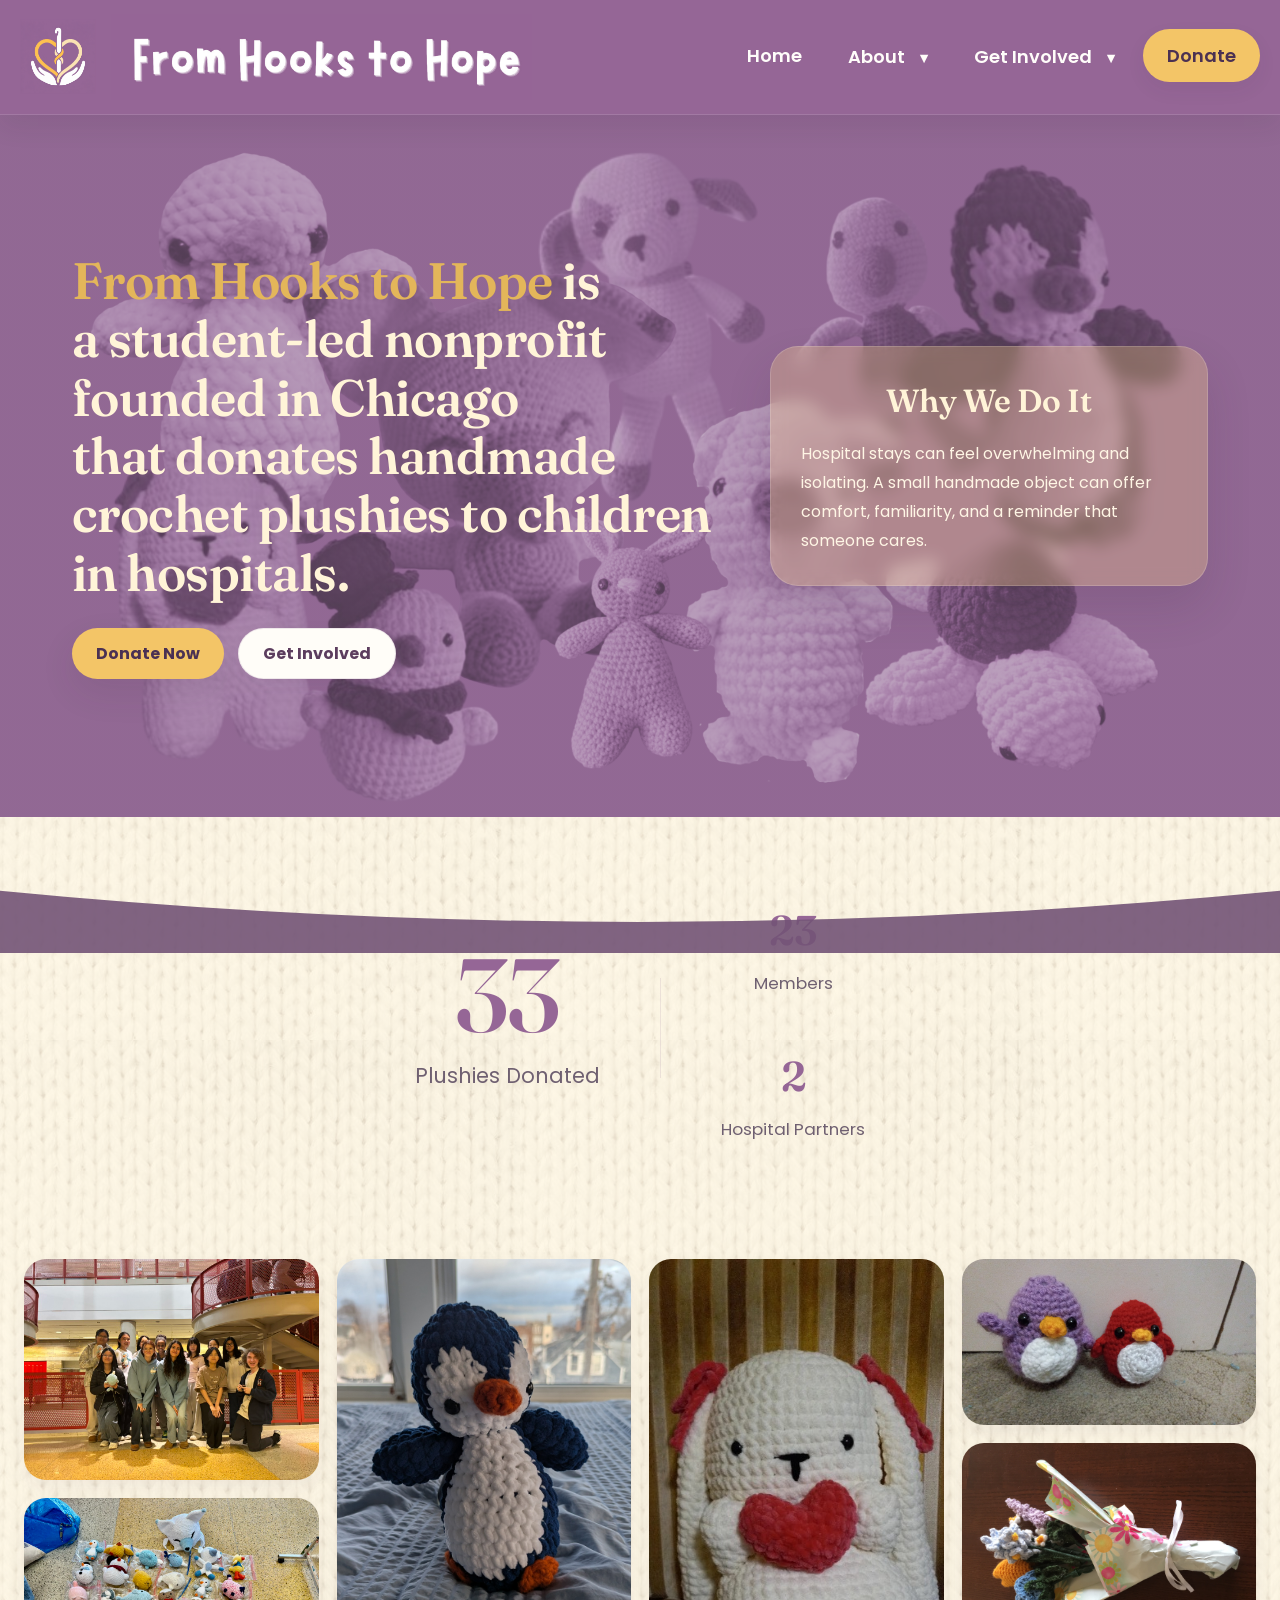
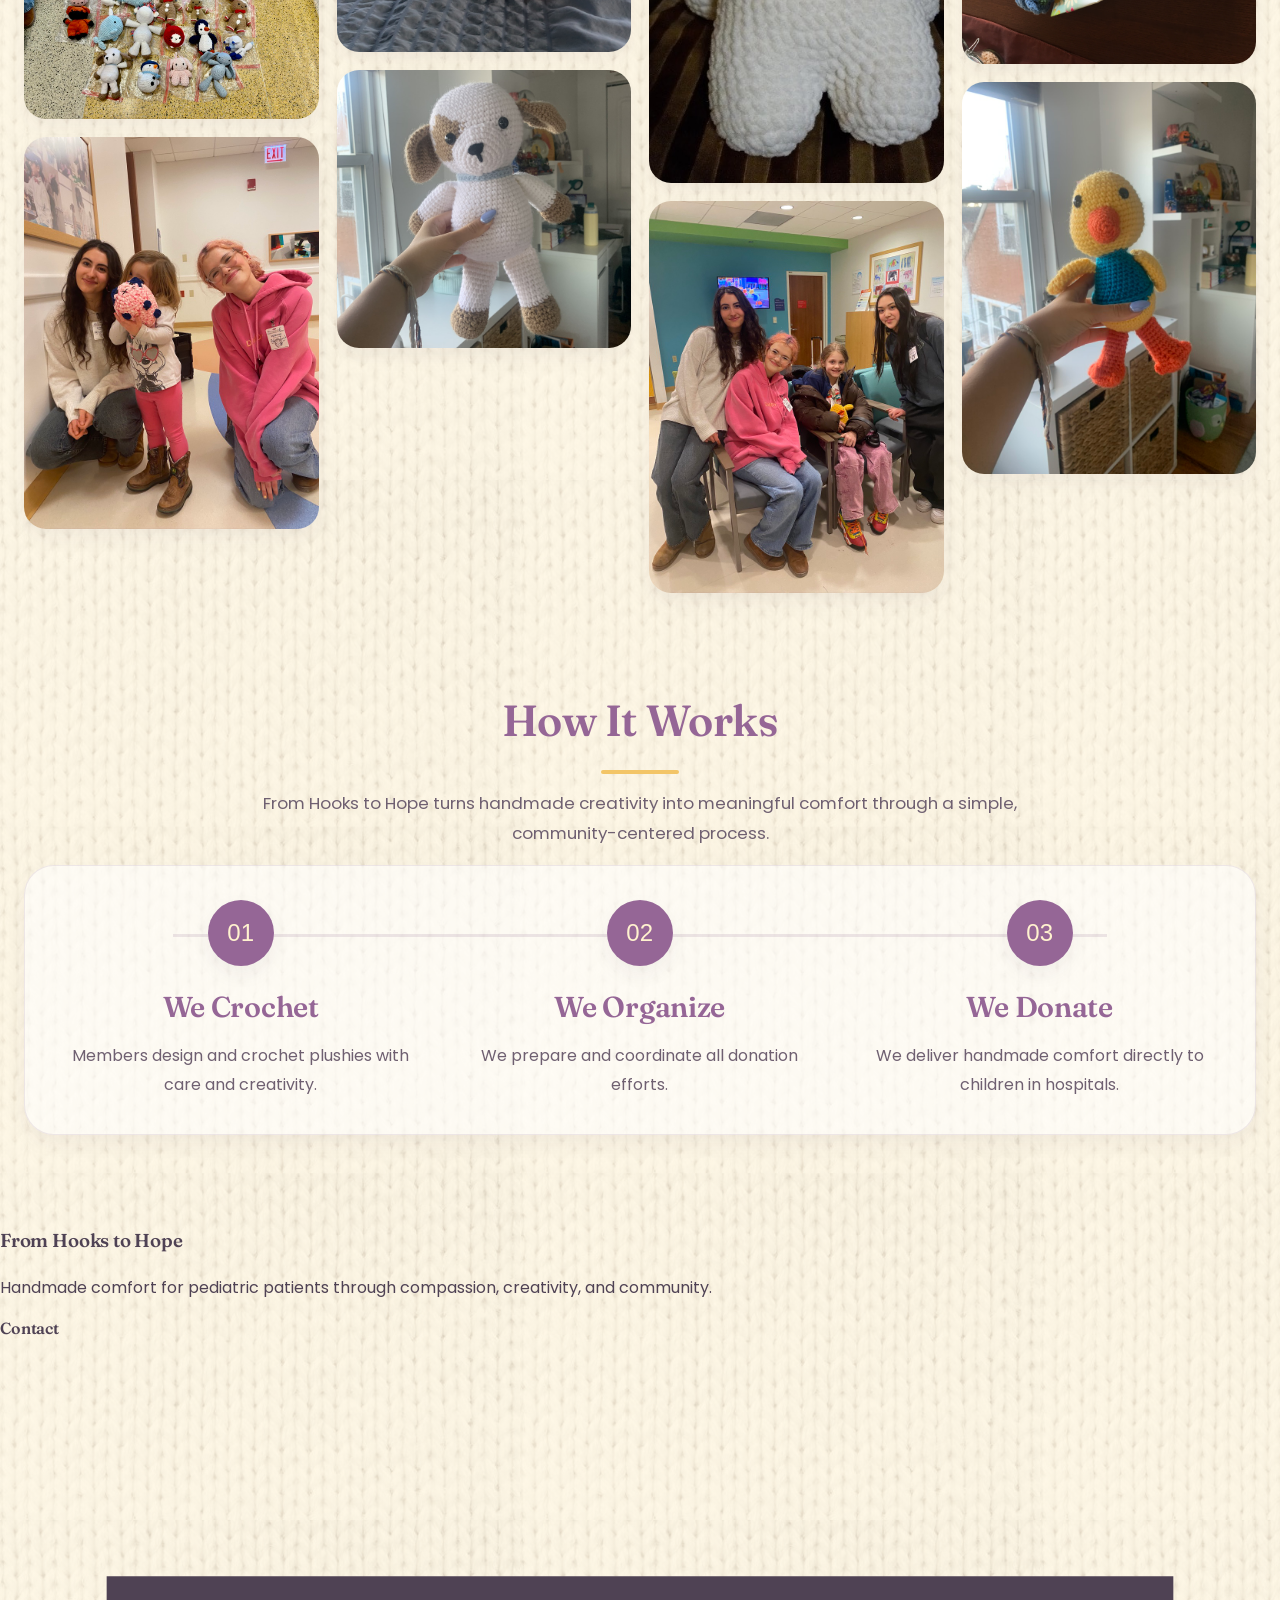
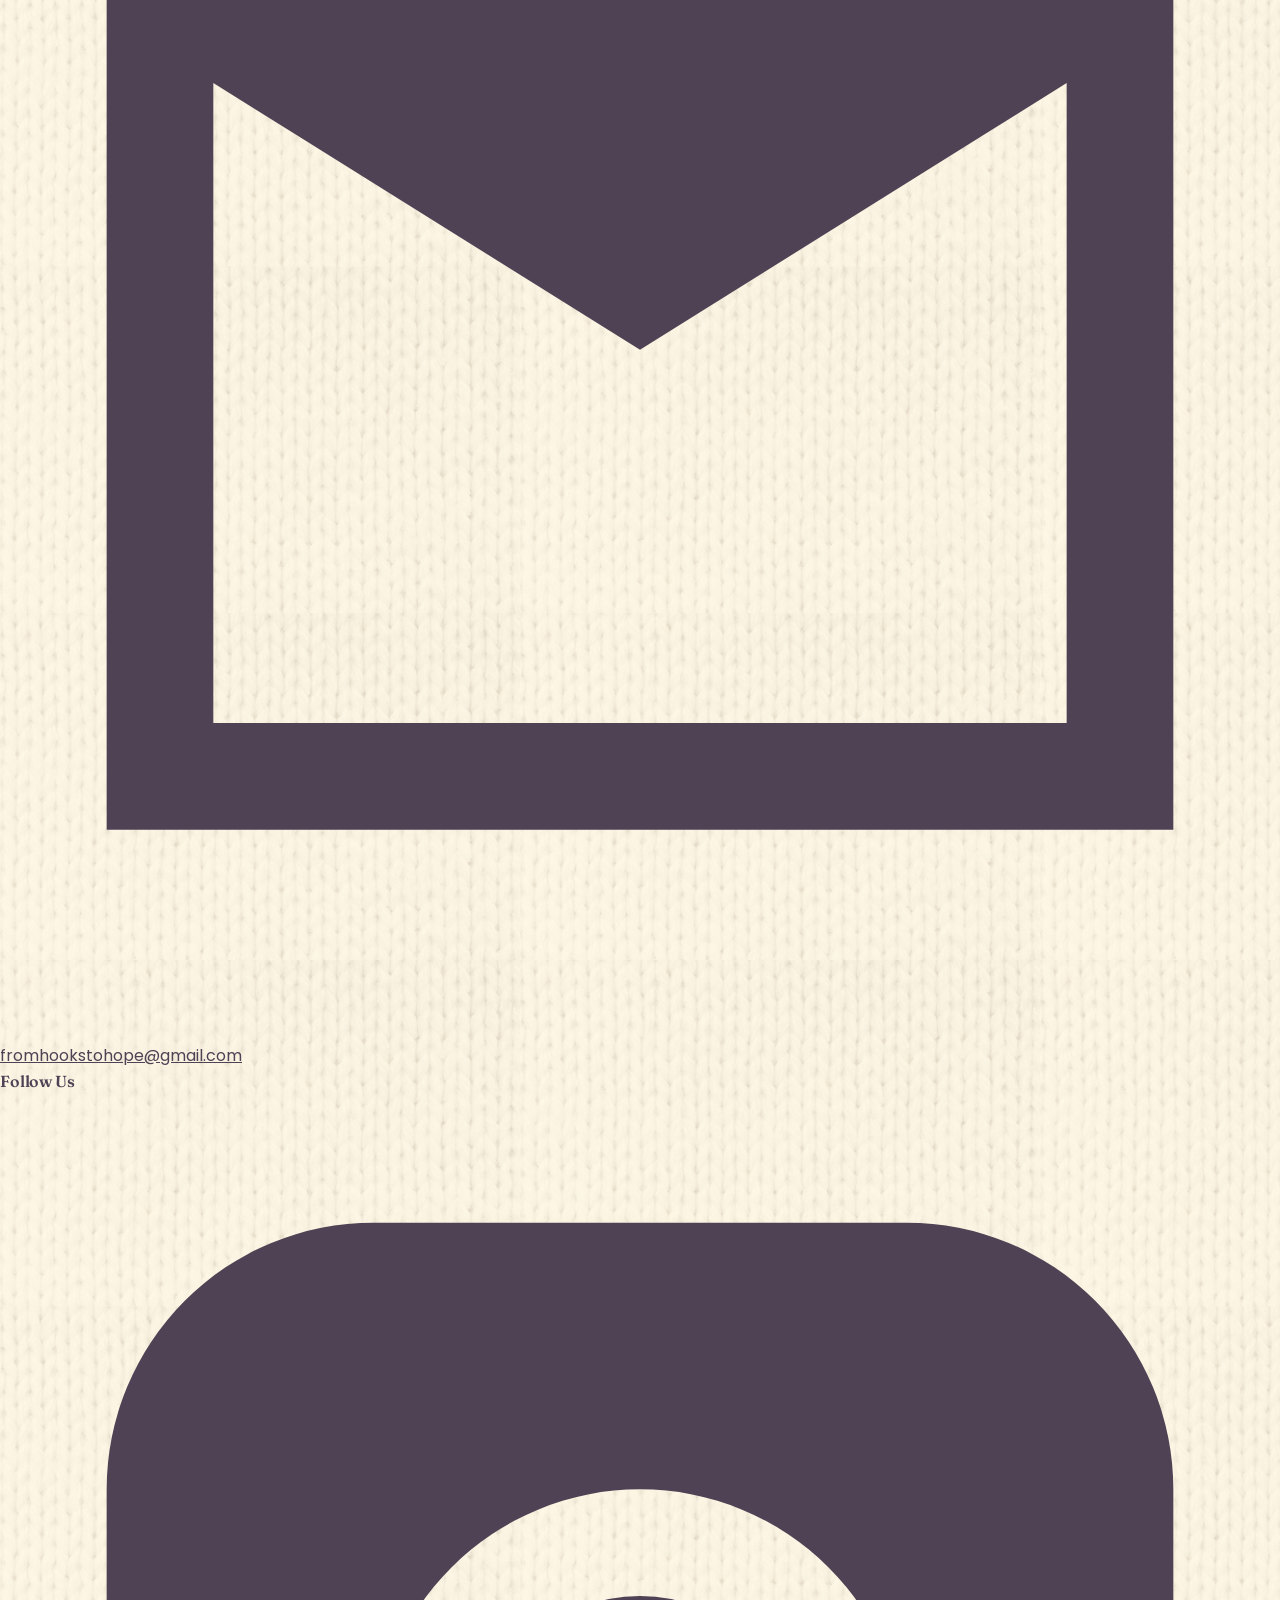
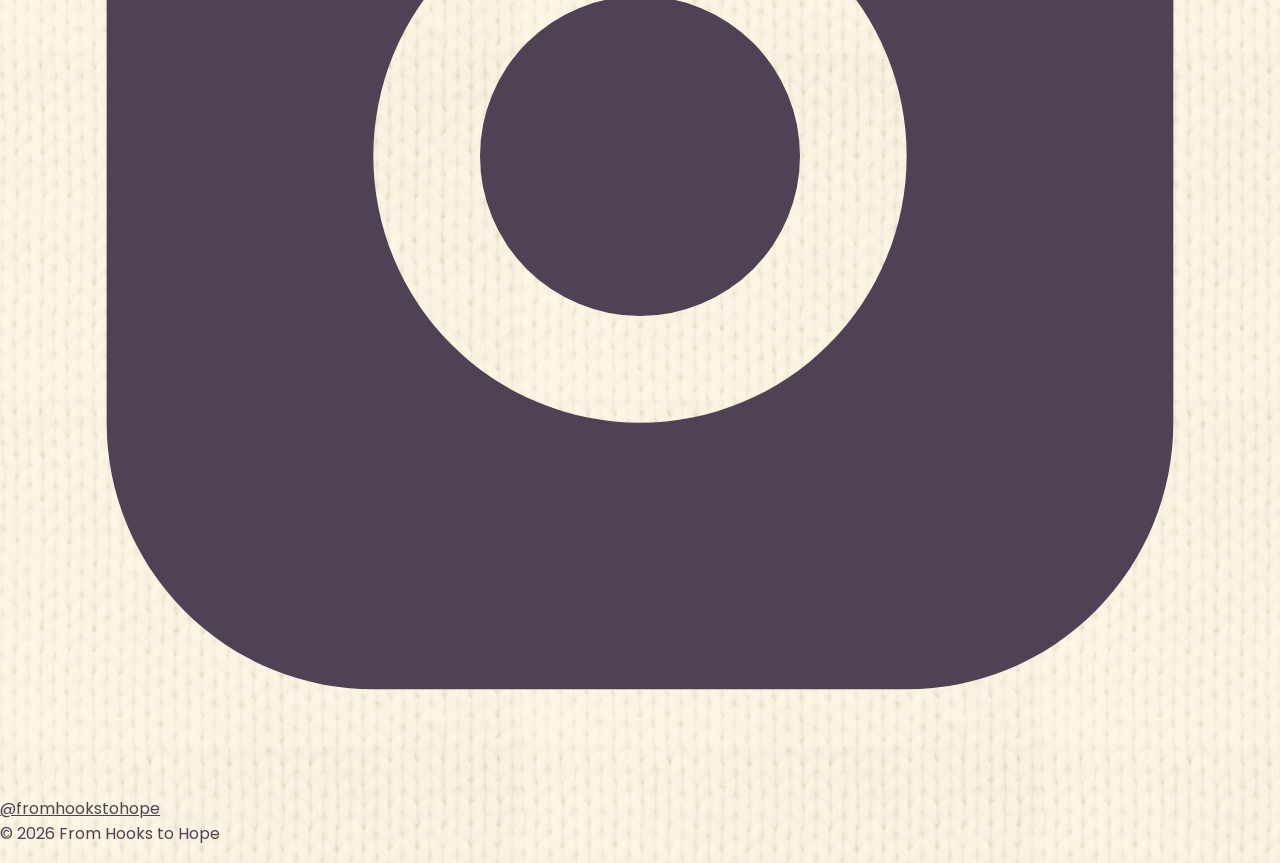
==== index.html @ cb4bfc64 "Update index.html" ====
<!DOCTYPE html>
<html lang="en">

<head>
  <script async src="https://www.googletagmanager.com/gtag/js?id=G-ZLM5SKXDRL"></script>
  <script>
    window.dataLayer = window.dataLayer || [];
    function gtag(){dataLayer.push(arguments);}
    gtag('js', new Date());
    gtag('config', 'G-ZLM5SKXDRL');
  </script>

  <link rel="icon" type="image/png" href="/logo.png">
  <meta charset="UTF-8">
  <meta name="viewport" content="width=device-width, initial-scale=1.0">
  <title>From Hooks to Hope - Home</title>

  <link href="https://fonts.googleapis.com/css2?family=Fraunces:wght@500;600;700&family=Poppins:wght@300;400;500&display=swap" rel="stylesheet">
  <link href="https://api.fontshare.com/v2/css?f[]=clash-display@500,600,700&display=swap" rel="stylesheet">
  <link rel="stylesheet" href="style.css?v=25">
</head>

<body class="home">

  <!-- NAV -->
  <header class="site-header">
    <div class="nav-shell">

      <div class="logo">
      <a href="index.html" aria-label="From Hooks to Hope home">
      <img src="logo.png" alt="From Hooks to Hope Logo" class="logo-icon">
      <img src="logo-text.png" alt="From Hooks to Hope" class="logo-text">
      </a>
</div>

      <button class="menu-toggle" aria-label="Open navigation menu" aria-expanded="false" aria-controls="site-nav">
        <span></span>
        <span></span>
        <span></span>
      </button>

      <nav id="site-nav" class="site-nav" aria-label="Main navigation">
        <ul class="nav-list">

          <li><a href="index.html">Home</a></li>

          <li class="dropdown">
            <button class="dropdown-toggle" aria-expanded="false" type="button">
              About <span class="caret">▾</span>
            </button>
            <ul class="dropdown-content">
              <li><a href="about.html">About Us</a></li>
              <li><a href="ourteam.html">Our Team</a></li>
              <li><a href="impact.html">Impact</a></li>
            </ul>
          </li>

          <li class="dropdown">
            <button class="dropdown-toggle" aria-expanded="false" type="button">
              Get Involved <span class="caret">▾</span>
            </button>
            <ul class="dropdown-content">
              <li><a href="startchapter.html">Start a Chapter</a></li>
              <li><a href="volunteer.html">Volunteer</a></li>
              <li><a href="partner.html">Partner</a></li>
            </ul>
          </li>

          <li><a class="nav-donate" href="support.html">Donate</a></li>

        </ul>
      </nav>

    </div>
  </header>

  <!-- HERO -->
  <section class="hero">
  <div class="hero-text reveal reveal-left">
    <h1>
      <span class="highlight-name">From Hooks to Hope</span> is a student-led nonprofit founded in Chicago<br>
      that donates handmade crochet plushies to children in hospitals.
    </h1>

    <div class="hero-cta">
      <a href="support.html" class="button button-primary">Donate Now</a>
      <a href="volunteer.html" class="button button-secondary">Get Involved</a>
    </div>
  </div>

  <div class="mission reveal reveal-right">
    <h3>Why We Do It</h3>
    <p>
      Hospital stays can feel overwhelming and isolating.
      A small handmade object can offer comfort, familiarity,
      and a reminder that someone cares.
    </p>
  </div>
</section>

  <div class="hero-divider">
    <svg viewBox="0 0 1440 120" preserveAspectRatio="none">
      <path d="M0,50 Q720,120 1440,50 L1440,120 L0,120 Z"></path>
    </svg>
  </div>

    <section class="impact-stats reveal">

  <div class="impact-main">
    <h2>33</h2>
    <p>Plushies Donated</p>
  </div>

  <div class="impact-divider"></div>

  <div class="impact-side">
    <div class="impact-small">
      <h3>23</h3>
      <p>Members</p>
    </div>

    <div class="impact-small">
      <h3>2</h3>
      <p>Hospital Partners</p>
    </div>
  </div>

</section>

   
    <section class="photo-masonry reveal">
      <img src="members.jpg" alt="From Hooks to Hope members together">
      <img src="winterdrive3.jpg" alt="Winter donation drive">
      <img src="withpatients1.jpg" alt="Plushies prepared for pediatric patients">
      <img src="penguin-plush.jpg" alt="Handmade penguin plushie">
      <img src="dogplushie.jpg" alt="Handmade dog plushie">
      <img src="homepage4.jpg" alt="Donation photo">
      <img src="withpatients2.jpg" alt="Hospital donation plushies">
      <img src="homepage6.jpg" alt="Event photo">
      <img src="homepage7.jpg" alt="Crocheted plush donation">
      <img src="homepage8.jpg" alt="Community photo">
    </section>

    <section class="how-it-works reveal">
      <div class="section-heading">
        <h2>How It Works</h2>
        <p>
          From Hooks to Hope turns handmade creativity into meaningful comfort
          through a simple, community-centered process.
        </p>
      </div>

      <div class="process-wrap">
        <div class="process-step reveal reveal-delay-1">
          <div class="process-number">01</div>
          <div class="process-text">
            <h3>We Crochet</h3>
            <p>Members design and crochet plushies with care and creativity.</p>
          </div>
        </div>

        <div class="process-step reveal reveal-delay-2">
          <div class="process-number">02</div>
          <div class="process-text">
            <h3>We Organize</h3>
            <p>We prepare and coordinate all donation efforts.</p>
          </div>
        </div>

        <div class="process-step reveal reveal-delay-3">
          <div class="process-number">03</div>
          <div class="process-text">
            <h3>We Donate</h3>
            <p>We deliver handmade comfort directly to children in hospitals.</p>
          </div>
        </div>
      </div>
    </section>
  </div>

  <!-- FOOTER -->
 
  <footer class="site-footer">
    <div class="footer-content">

      <div class="footer-brand">
        <h3>From Hooks to Hope</h3>
        <p>Handmade comfort for pediatric patients through compassion, creativity, and community.</p>
      </div>

      <div class="footer-links">
  <h4>Contact</h4>
  <a href="mailto:fromhookstohope@gmail.com" class="footer-link">
    <span class="footer-icon">
      <svg viewBox="0 0 24 24" fill="currentColor">
        <path d="M2 4h20v16H2V4zm10 7L4 6v12h16V6l-8 5z"/>
      </svg>
    </span>
    fromhookstohope@gmail.com
  </a>
</div>

<div class="footer-links">
  <h4>Follow Us</h4>
  <a href="https://instagram.com/fromhookstohope" target="_blank" class="footer-link">
    <span class="footer-icon">
      <svg viewBox="0 0 24 24" fill="currentColor">
        <path d="M7 2h10a5 5 0 015 5v10a5 5 0 01-5 5H7a5 5 0 01-5-5V7a5 5 0 015-5zm5 5a5 5 0 100 10 5 5 0 000-10zm6.5-1a1.5 1.5 0 110 3 1.5 1.5 0 010-3zM12 9a3 3 0 110 6 3 3 0 010-6z"/>
      </svg>
    </span>
    @fromhookstohope
  </a>
</div>

    </div>

    <div class="footer-bottom">
      <p>© 2026 From Hooks to Hope</p>
    </div>
  </footer>

  <!-- SCRIPT -->
  <script>
/* NAV */
const menuToggle = document.querySelector('.menu-toggle');
const siteNav = document.querySelector('.site-nav');

if (menuToggle && siteNav) {
  menuToggle.addEventListener('click', () => {
    siteNav.classList.toggle('nav-open');
    const expanded = menuToggle.getAttribute('aria-expanded') === 'true';
    menuToggle.setAttribute('aria-expanded', String(!expanded));
  });
}

/* DROPDOWNS */
const dropdowns = document.querySelectorAll('.dropdown');

dropdowns.forEach((dropdown) => {
  const toggle = dropdown.querySelector('.dropdown-toggle');

  toggle.addEventListener('click', (e) => {
    e.stopPropagation();

    const isOpen = dropdown.classList.contains('open');

    dropdowns.forEach(d => d.classList.remove('open'));

    if (!isOpen) dropdown.classList.add('open');
  });
});

document.addEventListener('click', () => {
  dropdowns.forEach(d => d.classList.remove('open'));
});

/* REVEAL ON SCROLL */
/* REVEAL ON SCROLL */
const revealItems = document.querySelectorAll('.reveal');

const revealObserver = new IntersectionObserver((entries) => {
  entries.forEach(entry => {
    if (entry.isIntersecting) {
      entry.target.classList.add('is-visible');
    }
  });
}, { threshold: 0.2 });

revealItems.forEach(el => revealObserver.observe(el));

/* COUNT-UP STATS (UPDATED FOR NEW STRUCTURE) */
const counters = document.querySelectorAll('.impact-main h2, .impact-small h3');
const statsSection = document.querySelector('.impact-stats');

const runCounters = () => {
  counters.forEach((counter, index) => {
    const target = parseInt(counter.innerText, 10);

    // safety: avoid re-running broken animation
    if (isNaN(target)) return;

    const duration = 1200;
    const startTime = performance.now();

    setTimeout(() => {
      const update = (time) => {
        const progress = Math.min((time - startTime) / duration, 1);
        counter.innerText = Math.floor(progress * target);

        if (progress < 1) {
          requestAnimationFrame(update);
        } else {
          counter.innerText = target;
        }
      };

      requestAnimationFrame(update);
    }, index * 180);
  });
};

const statsObserver = new IntersectionObserver((entries) => {
  entries.forEach(entry => {
    if (entry.isIntersecting) {
      runCounters();
      statsObserver.unobserve(entry.target);
    }
  });
}, {
  threshold: 0.5
});

if (statsSection) {
  statsObserver.observe(statsSection);
}
</script>

</body>
</html>
---- style.css ----
/* =========================
   GLOBAL
========================= */

:root{
  --bg: #fffaf1;
  --bg-soft: #fff6e6;
  --bg-card: rgba(255,255,255,0.72);
  --surface: #ffffff;
  --text: #4f4254;
  --text-soft: #6f6071;
  --purple: #956696;
  --purple-deep: #5c3d5e;
  --purple-soft: #efe4f0;
  --purple-rgb: 149, 102, 150;
  --gold: #f3c567;
  --gold-deep: #e8b651;
  --cream: #fff3d2;
  --line: rgba(143,106,146,0.14);
  --shadow-sm: 0 8px 20px rgba(57, 35, 61, 0.06);
  --shadow-md: 0 14px 34px rgba(57, 35, 61, 0.10);
  --shadow-lg: 0 22px 46px rgba(57, 35, 61, 0.14);
  --radius-sm: 16px;
  --radius-md: 24px;
  --radius-lg: 32px;
  --max: 1240px;
}

html,
body{
  margin:0;
  padding:0;
  width:100%;
  max-width:100%;
  overflow-x:hidden;
  background:var(--bg);
}

body{
  font-family:'Poppins', sans-serif;
  color:var(--text);
  line-height:1.6;

}

*,
*::before,
*::after{
  box-sizing:border-box;
}

img,
svg,
video{
  max-width:100%;
  height:auto;
  display:block;
}

a{
  color:inherit;
}

h1,h2,h3,h4{
  font-family:'Fraunces', serif;
  font-weight:600;
  letter-spacing:-0.01em;
  margin-top:0;
}

p{
  margin-top:0;
}

main,
section,
footer,
header{
  position:relative;
}

.page-shell,
.section-shell{
  width:min(var(--max), calc(100% - 48px));
  margin:0 auto;
}

/* =========================
   SHARED TEXT / BUTTONS
========================= */

.section-kicker{
  display:inline-flex;
  align-items:center;
  gap:10px;
  padding:8px 14px;
  border-radius:999px;
  background:rgba(243,197,103,0.16);
  color:var(--purple-deep);
  font-size:13px;
  font-weight:700;
  letter-spacing:0.04em;
  text-transform:uppercase;
}

.section-heading,
.support-section-heading,
.member-gallery-heading,
.team-heading,
.about-hero-content,
.projects-hero-content{
  text-align:center;
}

.support-section-heading h2{
  color:#ffc560; 
}

.section-heading h2,
.member-gallery-heading h2,
.team-heading h1,
.about-hero h1,
.projects-hero h1{
  font-size:clamp(2rem, 3.4vw, 3.7rem);
  color:var(--purple);
  margin-bottom:14px;
}


.support-section-heading p{
  color:rgba(255,255,255,0.75);
}

.section-heading p,
.team-heading p,
.about-hero p,
.projects-hero p,
.member-gallery-heading p{
  font-size:1.05rem;
  color:var(--text-soft);
  line-height:1.8;
  max-width:760px;
  margin-left:auto;
  margin-right:auto;
}

.section-heading h2::after,
.support-section-heading h2::after,
.team-heading h1::after,
.about-hero h1::after,
.projects-hero h1::after,
.impact-tagline h2::after{
  content:"";
  display:block;
  width:78px;
  height:4px;
  background:var(--gold);
  margin:14px auto 0 auto;
  border-radius:999px;
}

.button,
.chapter-button,
.volunteer-button,
.partner-button,
.team-button,
.member-button,
.member-button-secondary,
.chapter-pdf-link,
.donate-button{
  display:inline-flex;
  align-items:center;
  justify-content:center;
  gap:10px;
  border:none;
  text-decoration:none;
  border-radius:999px;
  padding:15px 24px;
  font-size:16px;
  font-weight:700;
  line-height:1.2;
  transition:
    transform 0.25s ease,
    box-shadow 0.25s ease,
    background 0.25s ease,
    color 0.25s ease,
    border-color 0.25s ease;
  cursor:pointer;
}

.button:hover,
.chapter-button:hover,
.volunteer-button:hover,
.partner-button:hover,
.team-button:hover,
.member-button:hover,
.member-button-secondary:hover,
.chapter-pdf-link:hover,
.donate-button:hover{
  transform:translateY(-2px);
}

.button-primary,
.chapter-button,
.volunteer-button,
.partner-button,
.member-button,
.donate-button{
  background:var(--gold);
  color:#4a3153;
  box-shadow:var(--shadow-md);
}

.button-primary:hover,
.chapter-button:hover,
.volunteer-button:hover,
.partner-button:hover,
.member-button:hover,
.donate-button:hover{
  background:var(--gold-deep);
}

.button-secondary,
.team-button,
.member-button-secondary,
.chapter-pdf-link{
  background:#fffdf8;
  color:var(--purple-deep);
  border:1px solid rgba(143,106,146,0.14);
  box-shadow:var(--shadow-sm);
}

.button-secondary:hover,
.team-button:hover,
.member-button-secondary:hover,
.chapter-pdf-link:hover{
  background:var(--purple-soft);
}

.hcb-button{
  display:inline-flex;
  align-items:center;
  justify-content:center;
  text-align:center;
  white-space:normal;
  line-height:1.3;
}

/* =========================
   HEADER / NAV
========================= */

.site-header{
  position:sticky;
  top:0;
  z-index:3000;
  background: rgba(var(--purple-rgb), 1);
  backdrop-filter:blur(16px);
  -webkit-backdrop-filter:blur(16px);
  border-bottom:1px solid rgba(255,255,255,0.12);
  box-shadow:0 12px 24px rgba(40, 22, 44, 0.08);
}

.nav-shell{
  width:min(var(--max), calc(100% - 40px));
  margin:0 auto;
  display:flex;
  align-items:center;
  justify-content:space-between;
  gap:26px;
  padding:14px 0;
}

.logo{
  display:flex;
  align-items:center;
}

.logo a{
  display:flex;
  flex-direction:row;
  align-items:center;
  gap:14px;
}

.logo img{
  height:86px;
  width:auto;
}

.logo-icon{
  height:96px;
  width:auto;
}

.logo-text{
  height:46px;
  width:auto;
}

.site-nav{
  display:flex;
  align-items:center;
}

.nav-list{
  list-style:none;
  display:flex;
  align-items:center;
  gap:10px;
  margin:0;
  padding:0;
}

.nav-list > li{
  position:relative;
}

.site-nav a,
.dropdown-toggle{
  appearance:none;
  border:none;
  background:none;
  text-decoration:none;
  color:#fffdfa;
  font-family:'Poppins', sans-serif;
  font-size:18px;
  font-weight:600;
  line-height:1;
  padding:14px 18px;
  border-radius:999px;
  cursor:pointer;
  transition:
    background 0.22s ease,
    color 0.22s ease,
    transform 0.22s ease;
}

.site-nav a:hover,
.dropdown-toggle:hover{
  background:rgba(255,255,255,0.11);
  transform:translateY(-1px);
}

.site-nav a:focus-visible,
.dropdown-toggle:focus-visible,
.menu-toggle:focus-visible{
  outline:3px solid rgba(243,197,103,0.95);
  outline-offset:3px;
}

.dropdown-toggle{
  display:flex;
  align-items:center;
  gap:9px;
}

.caret{
  font-size:15px;
  transition:transform 0.22s ease;
  margin-left: 6px;
  color: #fffdfa;
  display: inline-block;
}

.dropdown.open .caret{
  transform:rotate(180deg);
}

.nav-donate{
  background:var(--gold) !important;
  color:#4b3152 !important;
  padding:14px 24px !important;
  box-shadow:var(--shadow-sm);
}

.nav-donate:hover{
  background:var(--gold-deep) !important;
}

.dropdown-content{
  list-style:none;
  position:absolute;
  top:100%;
  left:0;
  min-width:250px;
  margin:10px 0 0 0;
  padding:10px;
  background:rgba(255,251,242,0.98);
  border:1px solid rgba(143,106,146,0.10);
  border-radius:20px;
  box-shadow:var(--shadow-lg);
  opacity:0;
  visibility:hidden;
  transform:translateY(10px);
  transition:
    opacity 0.22s ease,
    visibility 0.22s ease,
    transform 0.22s ease;
  z-index:20;
}

.dropdown.open .dropdown-content{
  opacity:1;
  visibility:visible;
  transform:translateY(0);
}

.dropdown-content li{
  margin:0;
}

.dropdown-content a{
  display:block;
  color:var(--purple-deep);
  font-size:18px;
  font-weight:600;
  line-height:1.3;
  padding:14px 16px;
  border-radius:14px;
}

.dropdown-content a:hover{
  background:rgba(143,106,146,0.08);
  color:#593f60;
  transform:none;
}

.menu-toggle{
  display:none;
  background:none;
  border:none;
  padding:8px;
  cursor:pointer;
}

.menu-toggle span{
  display:block;
  width:30px;
  height:3px;
  margin:5px 0;
  border-radius:999px;
  background:#fffdfa;
}

/* =========================
   REVEAL
========================= */

.reveal{
   opacity: 0;
  transform: translateY(30px);
  transition:
    opacity 0.8s ease,
    transform 0.8s ease;
  will-change:opacity, transform;
}

.reveal.is-visible{
  opacity:1;
  transform:translateY(0);
}

.reveal-left{
  transform:translateX(-36px);
}

.reveal-right{
  transform:translateX(36px);
}

.reveal-left.is-visible,
.reveal-right.is-visible{
  transform:translateX(0);
}

.reveal-delay-1{ transition-delay:0.08s; }
.reveal-delay-2{ transition-delay:0.16s; }
.reveal-delay-3{ transition-delay:0.24s; }

@media (prefers-reduced-motion: reduce){
  .reveal,
  .reveal-left,
  .reveal-right{
    opacity:1;
    transform:none;
    transition:none;
  }
}

/* =========================
   HOME HERO
========================= */

.hero{
  position: relative;
  overflow: visible;
  min-height:78vh;
  display:grid;
  grid-template-columns:1.2fr 0.8fr;
  gap:42px;
  align-items:center;
  padding:96px 72px;
  background:
    linear-gradient(rgba(143,106,146,0.58), rgba(143,106,146,0.58)),
    url("plushies-hero.png");
  background-size:cover;
  background-position:center;
  background-repeat:no-repeat;
}

.hero-text{
  max-width:760px;
}

.hero-text h1{
  font-size:clamp(2.25rem, 4vw, 4.3rem);
  line-height:1.14;
  color:#fff4d8;
  margin:0;
  max-width:720px;
  font-weight:600;
  text-wrap:balance;
}

.mission{
  background:rgba(255,214,129,0.28);
  border:1px solid rgba(255,255,255,0.16);
  box-shadow:var(--shadow-lg);
  padding:28px 30px 30px 30px;
  border-radius:28px;
  backdrop-filter:blur(8px);
  -webkit-backdrop-filter:blur(8px);
}

.mission h3{
  color:#fff4d8;
  text-align:center;
  margin:0 0 14px 0;
  font-size:2rem;
}

.mission p{
  color:#fff6e5;
  line-height:1.8;
  font-size:1rem;
  margin:0;
}

.hero-divider,
.footer-wave{
  line-height:0;
  overflow:hidden;
}

.footer-wave path{
  fill: rgba(149, 102, 150, 1);
}

.hero-divider{
  position: absolute;
  left: 0;
  bottom: 0;
  width: 100%;
  line-height: 0;
  overflow: hidden;
  transform: translateY(50%); 
  z-index: 5;
}
.hero-divider svg{
  display: block;
}

.hero-divider path{
  fill: rgba(115, 84, 118, 0.9);
}

/* =========================
   HOME IMPACT
========================= */

.home-impact{
  position:relative;
  overflow:hidden;
}

.home-impact::before,
.home-impact::after{
  content:"";
  position:absolute;
  width:180px;
  height:180px;
  background:var(--purple-soft);
  border-radius:50%;
  filter:blur(40px);
  opacity:0.5;
}

.home-impact::before{
  left:-60px;
  top:40%;
}

.home-impact::after{
  right:-60px;
  top:20%;
}

.impact-tagline{
  text-align:center;
  margin:26px 0 20px 0;
  padding:0 20px;
}

.impact-tagline h2{
  font-family:'Clash Display', sans-serif;
  font-size:clamp(2rem, 3vw, 3.1rem);
  color:var(--purple);
  margin:0;
}



.stats{
  display:grid;
  grid-template-columns:repeat(3, 1fr);
  gap:40px;
  max-width:900px;
  margin:40px auto 60px auto;
}
.stat{
  text-align:center;
  padding:20px 10px;
}

.stat h3{
  font-size:clamp(3rem, 6vw, 5rem); 
  font-weight:700;
  color:var(--purple);
  margin:0;
}

.stat p{
  margin-top:10px;
  font-size:1.05rem;
  letter-spacing:0.08em;
  text-transform:uppercase;
  color:var(--text-soft);
}

.photo-masonry{
  column-count:4;
  column-gap:18px;
  width:min(var(--max), calc(100% - 48px));
  margin:0 auto 92px auto;
}

.photo-masonry img{
  width:100%;
  margin:0 0 18px 0;
  border-radius:22px;
  break-inside:avoid;
  box-shadow:var(--shadow-sm);
  transition:
    transform 0.32s ease,
    box-shadow 0.32s ease,
    filter 0.32s ease;
}

.photo-masonry img:hover{
  transform:translateY(-4px) scale(1.02);
  box-shadow:var(--shadow-md);
  filter:saturate(1.04);
}

.how-it-works{
  width:min(var(--max), calc(100% - 48px));
  margin:0 auto;
  padding:0 0 92px 0;
  background:transparent;
}

.process-wrap{
  position:relative;
  display:grid;
  grid-template-columns:repeat(3, minmax(0, 1fr));
  gap:24px;
  background:rgba(255,255,255,0.58);
  border:1px solid var(--line);
  border-radius:30px;
  padding:34px 28px;
  box-shadow:var(--shadow-sm);
}

.process-wrap::before{
  content:"";
  position:absolute;
  top:68px;
  left:12%;
  width:76%;
  height:3px;
  background:rgba(143,106,146,0.16);
  z-index:0;
}

.process-step{
  position:relative;
  z-index:1;
  text-align:center;
  padding:0 10px;
}

.process-number{
  width:66px;
  height:66px;
  margin:0 auto 18px auto;
  border-radius:50%;
  background:var(--purple);
  color:#fff2cf;
  display:flex;
  align-items:center;
  justify-content:center;
  font-family:'Clash Display', sans-serif;
  font-size:24px;
  box-shadow:var(--shadow-sm);
}

.process-text h3{
  font-size:1.8rem;
  color:var(--purple);
  margin:0 0 12px 0;
}

.process-text p{
  margin:0;
  color:var(--text-soft);
  line-height:1.8;
}

.network-section{
  width:min(var(--max), calc(100% - 48px));
  margin:0 auto;
  display:grid;
  grid-template-columns:repeat(2, minmax(0, 1fr));
  gap:24px;
  padding:0 0 92px 0;
  background: transparent;
}

.network-column{
  background:rgba(255,255,255,0.64);
  border:1px solid var(--line);
  border-radius:28px;
  padding:34px 30px;
  box-shadow:var(--shadow-sm);
}

.network-column h2{
  font-size:2.1rem;
  color:var(--purple);
  margin:0 0 18px 0;
}

.network-column h2::after{
  content:"";
  display:block;
  width:74px;
  height:4px;
  background:var(--gold);
  margin-top:12px;
  border-radius:999px;
}

.network-list{
  list-style:none;
  margin:0;
  padding:0;
}

.network-list li{
  font-size:1rem;
  line-height:1.8;
  color:var(--text-soft);
  padding:14px 0;
  border-bottom:1px solid var(--line);
}

.network-list li:last-child{
  border-bottom:none;
  padding-bottom:0;
}

/* =========================
   SHARED PAGE HEROES
========================= */

.about-hero,
.projects-hero{
  background:
    linear-gradient(rgba(255,246,224,0.78), rgba(255,246,224,0.78)),
    url("crochet-pattern.png");
  background-size:cover, 520px;
  background-repeat:no-repeat, repeat;
  padding:104px 24px 76px 24px;
  text-align:center;
}

.about-hero-content,
.projects-hero-content{
  max-width:860px;
  margin:0 auto;
}

/* =========================
   ABOUT
========================= */

.about-story{
  background:
    linear-gradient(rgba(255,246,224,0.78), rgba(255,246,224,0.78)),
    url("crochet-pattern.png");
  background-size:cover, 520px;
  background-repeat:no-repeat, repeat;
  padding:24px 24px 96px 24px;
}

.story-timeline{
  position:relative;
  width:min(var(--max), 100%);
  margin:0 auto;
}

.story-timeline::before{
  content:"";
  position:absolute;
  left:50%;
  top:56px;
  bottom:56px;
  width:3px;
  background:rgba(143,106,146,0.22);
  transform:translateX(-50%);
  z-index:0;
}

.story-block{
  position:relative;
  display:grid;
  grid-template-columns:1.08fr 0.92fr;
  gap:54px;
  align-items:center;
  margin:0 auto 74px auto;
  padding-top:18px;
  z-index:1;
}

.story-block.reverse{
  grid-template-columns:0.92fr 1.08fr;
}

.story-block.reverse .story-text{
  order:2;
}

.story-block.reverse .story-image{
  order:1;
}

.story-block::before{
  content:"";
  position:absolute;
  left:50%;
  top:38px;
  width:15px;
  height:15px;
  border-radius:50%;
  background:var(--gold);
  border:4px solid var(--purple);
  transform:translateX(-50%);
  z-index:2;
}

.story-text{
  background:rgba(255,255,255,0.55);
  border:1px solid var(--line);
  border-radius:28px;
  padding:34px;
  box-shadow:var(--shadow-sm);
  backdrop-filter:blur(4px);
  -webkit-backdrop-filter:blur(4px);
}

.story-text h2{
  font-size:2.2rem;
  color:var(--purple);
  margin:0 0 16px 0;
}

.story-text p{
  font-size:1.02rem;
  line-height:1.82;
  color:var(--text);
  margin:0 0 16px 0;
}

.story-text p:last-child{
  margin-bottom:0;
}

.story-image img{
  width:100%;
  height:430px;
  object-fit:cover;
  border-radius:28px;
  box-shadow:var(--shadow-md);
}

.about-closing{
  max-width:900px;
  margin:8px auto 0 auto;
  background:rgba(255,255,255,0.60);
  border:1px solid var(--line);
  border-radius:30px;
  text-align:center;
  padding:42px 34px;
  box-shadow:var(--shadow-sm);
}

.about-closing h2{
  font-size:2.4rem;
  color:var(--purple);
  margin:0 0 16px 0;
}

.about-closing p{
  font-size:1.05rem;
  line-height:1.8;
  color:var(--text-soft);
  margin:0 0 12px 0;
}

.about-closing p:last-child{
  margin-bottom:0;
}

/* =========================
   TEAM
========================= */

.team-page{
  background:
    linear-gradient(rgba(255,246,224,0.78), rgba(255,246,224,0.78)),
    url("crochet-pattern.png");
  background-size:cover, 520px;
  background-repeat:no-repeat, repeat;
  padding:100px 24px 96px 24px;
}

.team-heading{
  max-width:760px;
  margin:0 auto 60px auto;
}

.team-container{
  width:min(var(--max), 100%);
  margin:0 auto;
}

.team-grid{
  display:grid;
  grid-template-columns:repeat(3, minmax(0, 1fr));
  gap:32px;
  align-items:start;
}

.team-card{
  text-align:left;
}

.team-photo-link{
  display:block;
  text-decoration:none;
}

.team-photo-wrap{
  position:relative;
  overflow:hidden;
  border-radius:22px;
  margin-bottom:18px;
  box-shadow:var(--shadow-md);
}

.team-card img{
  width:100%;
  height:430px;
  object-fit:cover;
  transition:transform 0.35s ease;
}

.team-photo-link:hover img{
  transform:scale(1.03);
}

.team-name{
  font-size:2rem;
  color:var(--purple);
  margin:0 0 6px 0;
}

.team-role{
  margin:0;
  color:var(--text-soft);
  font-size:1.05rem;
  line-height:1.6;
}

.team-button-wrap{
  display:flex;
  justify-content:center;
  margin-top:50px;
}

/* =========================
   MEMBER PAGES
========================= */

.member-page{
  padding:82px 24px 92px 24px;
  background:linear-gradient(180deg, #fffdf8 0%, #fff6e8 100%);
}

.member-profile{
  width:min(var(--max), 100%);
  margin:0 auto 64px auto;
  display:grid;
  grid-template-columns:0.92fr 1.08fr;
  gap:42px;
  align-items:start;
}

.member-image img{
  width:100%;
  height:560px;
  object-fit:cover;
  border-radius:30px;
  box-shadow:var(--shadow-lg);
}

.member-content{
  padding-top:8px;
}

.member-label{
  display:inline-block;
  background:rgba(243,197,103,0.18);
  color:var(--purple-deep);
  border-radius:999px;
  font-size:12px;
  font-weight:700;
  letter-spacing:0.06em;
  text-transform:uppercase;
  padding:8px 13px;
  margin-bottom:16px;
}

.member-content h1{
  font-size:clamp(2.5rem, 4vw, 4rem);
  color:var(--purple);
  margin:0 0 8px 0;
}

.member-role{
  font-size:1.25rem;
  color:var(--text-soft);
  margin:0 0 18px 0;
}

.member-divider{
  width:88px;
  height:4px;
  background:var(--gold);
  border-radius:999px;
  margin:0 0 22px 0;
}

.member-bio{
  font-size:1.02rem;
  line-height:1.85;
  color:var(--text);
  margin:0 0 18px 0;
}

.member-detail{
  font-size:1.02rem;
  color:var(--text-soft);
  margin:16px 0 24px 0;
  padding-top:14px;
  border-top:1px solid var(--line);
}

.member-highlight{
  color:var(--purple);
  font-weight:700;
}

.member-buttons{
  display:flex;
  flex-wrap:wrap;
  gap:14px;
  margin-top:26px;
}

.member-gallery-section{
  width:min(var(--max), 100%);
  margin:0 auto;
}

.member-gallery-heading{
  margin-bottom:24px;
}

.member-gallery{
  display:grid;
  grid-template-columns:repeat(3, minmax(0, 1fr));
  gap:18px;
}

.member-gallery img{
  width:100%;
  height:300px;
  object-fit:cover;
  border-radius:22px;
  box-shadow:var(--shadow-sm);
}

/* =========================
   PROJECTS
========================= */

.projects-page{
  background:
    linear-gradient(rgba(255,246,224,0.78), rgba(255,246,224,0.78)),
    url("crochet-pattern.png");
  background-size:cover, 520px;
  background-repeat:no-repeat, repeat;
  padding:30px 24px 96px 24px;
}

.projects-timeline{
  position:relative;
  width:min(var(--max), 100%);
  margin:0 auto;
}

.projects-timeline::before{
  content:"";
  position:absolute;
  left:126px;
  top:0;
  bottom:0;
  width:3px;
  background:rgba(143,106,146,0.24);
}

.project-entry{
  position:relative;
  display:grid;
  grid-template-columns:100px 1fr;
  gap:30px;
  align-items:start;
  margin-bottom:70px;
}

.project-entry::before{
  content:"";
  position:absolute;
  left:119px;
  top:18px;
  width:15px;
  height:15px;
  border-radius:50%;
  background:var(--gold);
  border:4px solid var(--purple);
  z-index:2;
}

.project-year{
  text-align:right;
  font-size:2rem;
  color:var(--purple);
  line-height:1;
  padding-top:8px;
}

.project-card{
  background:rgba(255,255,255,0.58);
  border:1px solid var(--line);
  border-radius:28px;
  padding:34px 30px;
  box-shadow:var(--shadow-sm);
}

.project-card h2{
  font-size:2.2rem;
  color:var(--purple);
  margin:0 0 16px 0;
}

.project-card p{
  font-size:1rem;
  line-height:1.82;
  color:var(--text);
  margin:0 0 22px 0;
}

.project-gallery{
  display:grid;
  grid-template-columns:repeat(2, minmax(0, 1fr));
  gap:18px;
}

.project-gallery img{
  width:100%;
  height:270px;
  object-fit:cover;
  border-radius:22px;
  box-shadow:var(--shadow-sm);
}

/* =========================
   GET INVOLVED PAGES
========================= */

.chapter-page,
.volunteer-page,
.partner-page{
  background:
    linear-gradient(rgba(143,106,146,0.82), rgba(143,106,146,0.82)),
    url("crochet-pattern.png");
  background-size:cover, 520px;
  background-repeat:no-repeat, repeat;
  padding:88px 24px 96px 24px;
}

.chapter-section,
.volunteer-section,
.partner-section{
  width:min(var(--max), 100%);
  margin:0 auto;
  display:grid;
  grid-template-columns:1.1fr 0.9fr;
  gap:42px;
  align-items:center;
  min-height:70vh;
}

.chapter-left,
.volunteer-left,
.partner-left{
  color:#fff7eb;
}

.chapter-left h1,
.volunteer-left h1,
.partner-left h1{
  font-size:clamp(2.5rem, 4.4vw, 4.3rem);
  line-height:1.08;
  color:#ffe8b6;
  margin:0 0 16px 0;
}

.chapter-divider,
.volunteer-divider,
.partner-divider,
.support-divider{
  width:88px;
  height:4px;
  background:var(--gold);
  border-radius:999px;
  margin:0 0 26px 0;
}

.chapter-intro,
.volunteer-intro,
.partner-intro{
  font-size:1.05rem;
  line-height:1.9;
  color:#fff5df;
  max-width:720px;
  margin:0 0 28px 0;
}

.chapter-info-card,
.volunteer-info-card,
.partner-info-card,
.support-info-card{
  background:rgba(255,255,255,0.12);
  border:1px solid rgba(243,197,103,0.20);
  border-radius:28px;
  padding:30px;
  box-shadow:var(--shadow-md);
  backdrop-filter:blur(8px);
  -webkit-backdrop-filter:blur(8px);
}

.chapter-info-card h2,
.volunteer-info-card h2,
.partner-info-card h2,
.support-info-card h3{
  color:#ffe7b4;
  font-size:2rem;
  margin:0 0 16px 0;
}

.chapter-info-card p,
.volunteer-info-card p,
.partner-info-card p,
.support-info-card p{
  color:#fff8ec;
  line-height:1.84;
  margin:0 0 16px 0;
}

.chapter-info-card p:last-child,
.volunteer-info-card p:last-child,
.partner-info-card p:last-child,
.support-info-card p:last-child{
  margin-bottom:0;
}

.chapter-right,
.volunteer-right,
.partner-right{
  display:flex;
  justify-content:center;
}

.chapter-cta-card,
.volunteer-cta-card,
.partner-cta-card,
.support-cta-card{
  width:100%;
  max-width:440px;
  background:rgba(255,248,234,0.14);
  border:1px solid rgba(243,197,103,0.22);
  border-radius:32px;
  padding:40px 32px;
  text-align:center;
  box-shadow:var(--shadow-lg);
  backdrop-filter:blur(10px);
  -webkit-backdrop-filter:blur(10px);
}

.chapter-cta-card h2,
.volunteer-cta-card h2,
.partner-cta-card h2,
.support-cta-card h2{
  font-size:2.35rem;
  color:#ffe7b4;
  margin:0 0 16px 0;
}

.chapter-cta-card p,
.volunteer-cta-card p,
.partner-cta-card p,
.support-cta-card p{
  color:#fff8ee;
  line-height:1.82;
  margin:0 0 24px 0;
}

.chapter-note,
.volunteer-note,
.partner-note{
  margin:0;
  color:#fff0cc;
  font-size:0.95rem;
}

.chapter-pdf{
  text-align:center;
  margin:0 0 18px 0;
}

.chapter-pdf-text{
  color:#fff4d8;
  font-size:15px;
  margin:0 0 10px 0;
}

/* =========================
   SUPPORT
========================= */

@media screen and (max-width: 1024px){

  .hero{
    grid-template-columns:1fr;
    gap:28px;
    padding:72px 28px 60px 28px; /* tighter bottom fixes divider spacing */
    min-height:auto;
  }

  .stats,
  .network-section,
  .support-hero-grid,
  .chapter-section,
  .volunteer-section,
  .partner-section,
  .member-profile{
    grid-template-columns:1fr;
  }

  .team-grid{
    grid-template-columns:repeat(2, minmax(0, 1fr));
  }

  .story-block,
  .story-block.reverse{
    grid-template-columns:1fr;
    gap:24px;
  }

  .story-block.reverse .story-text,
  .story-block.reverse .story-image{
    order:initial;
  }

  .story-timeline::before,
  .story-block::before{
    display:none;
  }

  .sponsor-grid{
    grid-template-columns:1fr;
  }

  .project-gallery{
    grid-template-columns:1fr 1fr;
  }

  .footer-content{
    grid-template-columns:1fr 1fr;
  }
}

/* =========================
   TABLET / MOBILE NAV FIXES
========================= */

@media screen and (max-width: 768px){

  .nav-shell{
    width:calc(100% - 24px);
    padding:10px 0;
    display:grid;
    grid-template-columns:auto 1fr auto;
    align-items:center;
    gap:10px;
  }

  /* FIX: prevent logo + hamburger overlap */
  .logo img{
    height:60px;
    max-width:160px;
  }

  .menu-toggle{
    display:block;
    justify-self:end;
    z-index:1002;
    margin-left:auto;
  }

  .site-nav{
    grid-column:1 / -1;
    display:none;
    width:100%;
  }

  .site-nav.nav-open{
    display:block;
  }

  .nav-list{
    flex-direction:column;
    align-items:stretch;
    gap:12px;
    padding-top:10px;
  }

  .nav-list > li{
    width:100%;
    margin:0;
  }

  .nav-list > li + li{
    margin-top:2px;
  }

  .site-nav a,
  .dropdown-toggle{
    display:flex;
    width:100%;
    justify-content:space-between;
    align-items:center;
    text-align:left;
    padding:13px 16px;
    border-radius:18px;
    background:rgba(255,255,255,0.08);
    font-size:16px;
    line-height:1.2;
  }

  .dropdown-content{
    position:static;
    min-width:100%;
    margin-top:10px;
    padding:8px;
    border-radius:16px;
    box-shadow:none;
    background:rgba(255,255,255,0.08);
    border:1px solid rgba(255,255,255,0.10);
    opacity:1;
    visibility:visible;
    transform:none;
    display:none;
  }

  .dropdown.open .dropdown-content{
    display:block;
  }

  .dropdown-content a{
    color:#fffdf8;
    background:rgba(255,255,255,0.06);
    font-size:16px;
    padding:12px 14px;
  }

  .nav-donate{
    display:block;
    width:100%;
    text-align:center !important;
    margin-top:4px;
  }

  /* HERO FIX */
  .hero{
    padding:46px 20px 50px 20px;
  }

  .hero-text h1{
    font-size:2rem;
    line-height:1.18;
  }

  .mission{
    padding:20px;
  }

  /* FIX: keeps divider from floating too low/high */
  .hero-divider{
    bottom:0;
  }

  .hero-divider svg{
    height:60px;
  }

  /* TEXT */
  .impact-tagline h2,
  .section-heading h2,
  .support-section-heading h2,
  .member-gallery-heading h2{
    font-size:2rem;
  }

  .stats{
    width:calc(100% - 24px);
    grid-template-columns:1fr;
  }

  .photo-masonry{
    column-count:2;
    width:calc(100% - 24px);
    margin-bottom:72px;
  }

  .how-it-works,
  .network-section{
    width:calc(100% - 24px);
  }

  .process-wrap{
    grid-template-columns:1fr;
    padding:20px 16px;
  }

  .process-wrap::before{
    display:none;
  }

  .process-step{
    text-align:left;
    padding:0;
  }

  .process-number{
    margin:0 0 12px 0;
  }

  /* PAGE PADDING */
  .about-hero,
  .projects-hero,
  .team-page,
  .about-story,
  .projects-page,
  .chapter-page,
  .volunteer-page,
  .partner-page,
  .support-page,
  .member-page{
    padding-left:16px;
    padding-right:16px;
  }

  /* CARDS */
  .story-text,
  .about-closing,
  .project-card,
  .chapter-info-card,
  .volunteer-info-card,
  .partner-info-card,
  .support-info-card,
  .support-option-card,
  .chapter-cta-card,
  .volunteer-cta-card,
  .partner-cta-card,
  .support-cta-card,
  .network-column,
  .sponsor-box{
    padding:20px 16px;
    border-radius:22px;
  }

  /* FIX: images disappearing issue */
  .story-image img,
  .team-card img,
  .member-image img,
  .member-gallery img,
  .project-gallery img{
    width:100%;
    height:auto;
    max-height:360px;
    object-fit:cover;
  }

  .team-grid,
  .member-gallery,
  .support-options-grid,
  .project-gallery{
    grid-template-columns:1fr;
  }

  .member-content h1{
    font-size:2.5rem;
  }

  .projects-timeline::before{
    left:18px;
  }

  .project-entry{
    grid-template-columns:1fr;
    gap:14px;
    padding-left:40px;
    margin-bottom:40px;
  }

  .project-entry::before{
    left:11px;
    top:10px;
  }

  .project-year{
    text-align:left;
    font-size:1.7rem;
    padding-top:0;
  }

  .support-quick-donate,
  .member-buttons{
    flex-direction:column;
    align-items:stretch;
  }

  .chapter-button,
  .volunteer-button,
  .partner-button,
  .team-button,
  .member-button,
  .member-button-secondary,
  .chapter-pdf-link,
  .donate-button{
    width:100%;
    max-width:100%;
  }

  .footer-content{
    grid-template-columns:1fr;
    gap:22px;
  }

   .footer-content{
    display: grid;
    grid-template-columns: 1fr;
    gap: 22px;
    text-align: center;
  }

  .footer-links{
    display: flex;
    flex-direction: column;
    align-items: center;
  }

  .footer-link{
    justify-content: center;
    width: 100%;
    max-width: 320px;
  }
}

/* =========================
   SMALL PHONES
========================= */

@media screen and (max-width: 480px){

  .hero{
    padding:38px 16px 46px 16px;
  }

  .hero-text h1{
    font-size:1.8rem;
  }

  .photo-masonry{
    column-count:1;
    width:calc(100% - 20px);
  }

  .stat h3{
    font-size:2.4rem;
  }

  .about-hero h1,
  .projects-hero h1,
  .support-hero h1,
  .chapter-left h1,
  .volunteer-left h1,
  .partner-left h1{
    font-size:2.2rem;
  }

  .team-card img,
  .member-image img,
  .member-gallery img,
  .project-gallery img{
    height:auto;
  }

  .story-text h2,
  .project-card h2,
  .network-column h2,
  .support-left h2,
  .chapter-info-card h2,
  .volunteer-info-card h2,
  .partner-info-card h2,
  .support-info-card h3,
  .sponsor-box h2{
    font-size:1.8rem;
  }
}

.highlight-name{
  color:#e3b65a;
  font-weight:600;
}

.impact-page{
  position: relative;
   background:
    linear-gradient(rgba(255,246,224,0.78), rgba(255,246,224,0.78)),
    url("crochet-pattern.png");
  background-size: cover, 520px;
  background-repeat: no-repeat, repeat;
  background-attachment: scroll;
}

.impact-page > *{
  position: relative;
  z-index: 1;
}

.site-header{
  z-index: 9999;
  position: sticky;
}

.impact-page .home-impact{
  background: transparent;
}

.hero-cta{
  display:flex;
  gap:14px;
  margin-top:26px;
  flex-wrap:wrap;
}

.impact-stats{
  display:flex;
  align-items:center;
  justify-content:center;
  gap:60px;
  width:min(var(--max), calc(100% - 48px));
  margin:80px auto 100px auto;
  text-align:center;
}

/* BIG STAT */
.impact-main h2{
  font-size:6.5rem;
  color:var(--purple);
  margin:0;
  line-height:1;
}

.impact-main p{
  margin-top:12px;
  font-size:1.3rem;
  color:var(--text-soft);
}

/* DIVIDER */
.impact-divider{
  width:1px;
  height:100px;
  background:var(--line);
}

/* SIDE STATS */
.impact-side{
  display:flex;
  flex-direction:column;
  gap:30px;
}

.impact-small h3{
  font-size:2.6rem;
  color:var(--purple);
  margin:0;
}

.impact-small p{
  margin-top:6px;
  font-size:1.05rem;
  color:var(--text-soft);
}

body.home{
  background:
    linear-gradient(rgba(255,246,224,0.78), rgba(255,246,224,0.78)),
    url("crochet-pattern.png");
  background-size: cover, 520px;
  background-repeat: no-repeat, repeat;
}
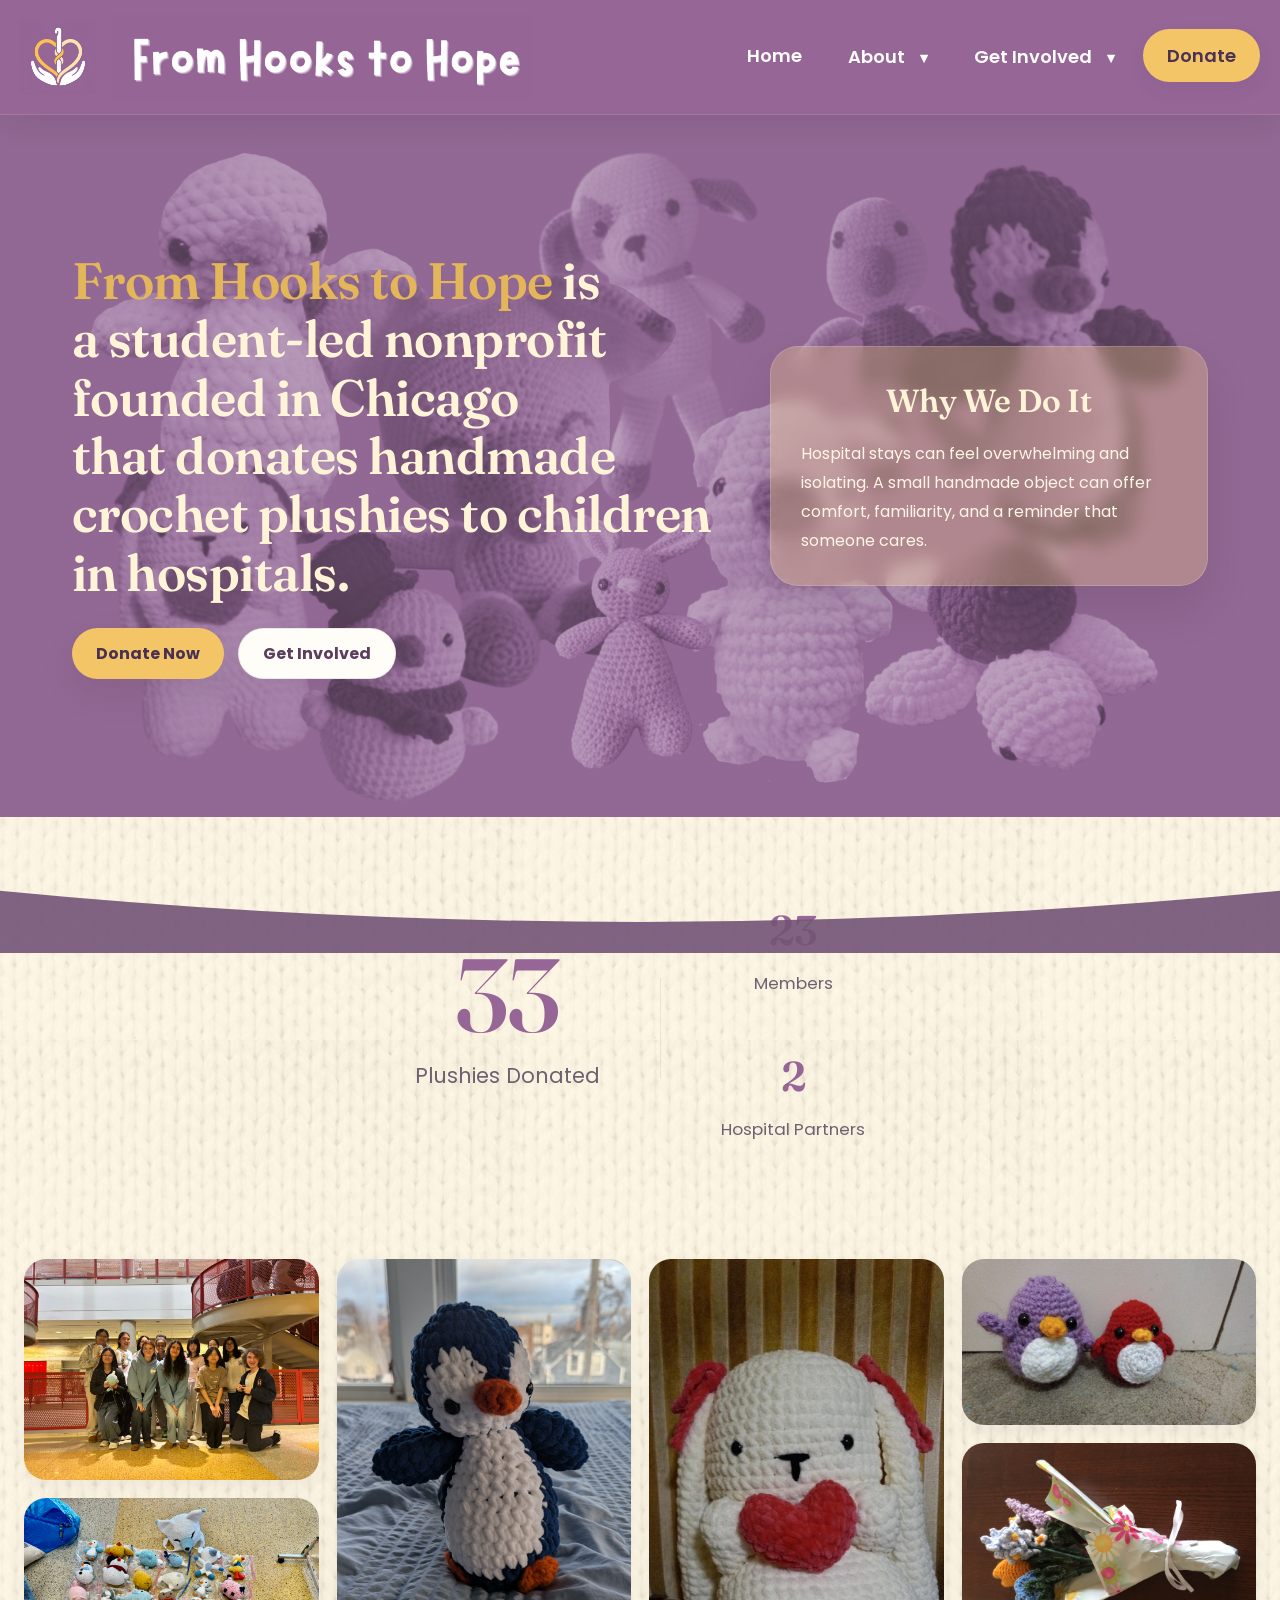
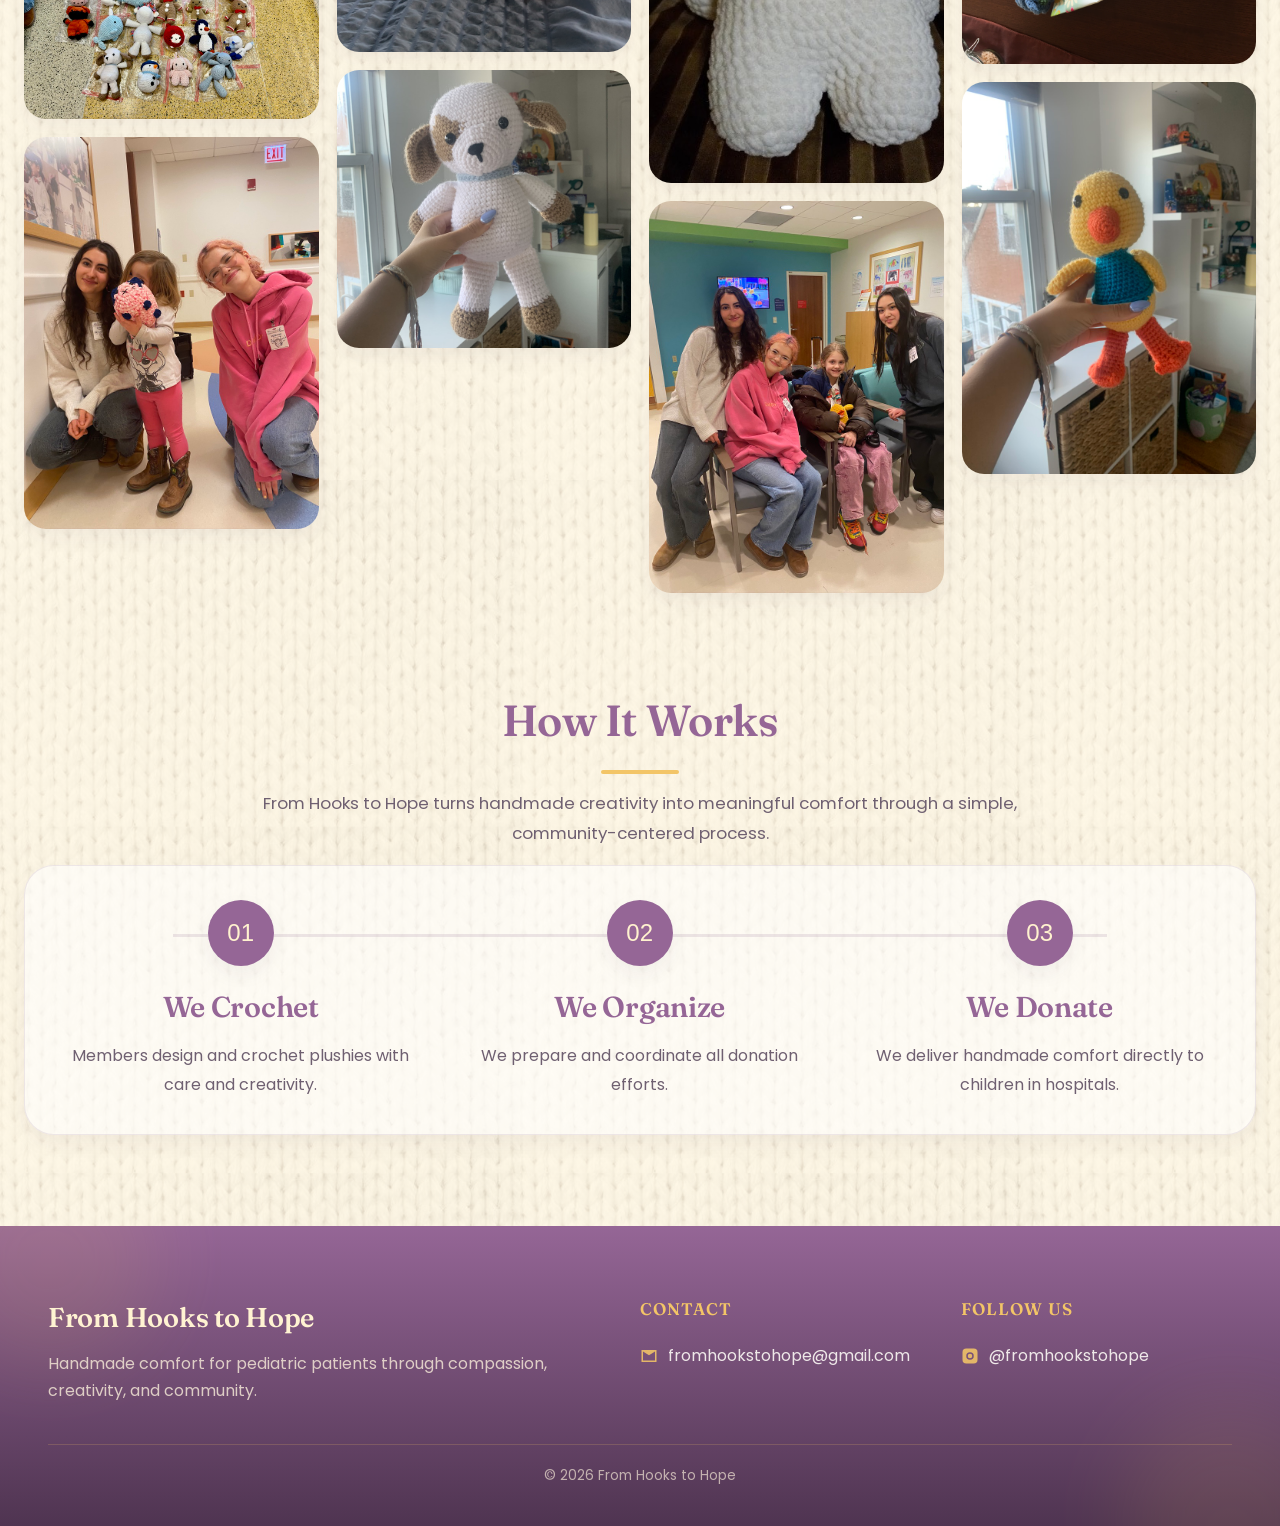
==== commit 65c52faa: "Update index.html" ====
--- a/index.html
+++ b/index.html
@@ -17,7 +17,7 @@
 
   <link href="https://fonts.googleapis.com/css2?family=Fraunces:wght@500;600;700&family=Poppins:wght@300;400;500&display=swap" rel="stylesheet">
   <link href="https://api.fontshare.com/v2/css?f[]=clash-display@500,600,700&display=swap" rel="stylesheet">
-  <link rel="stylesheet" href="style.css?v=25">
+  <link rel="stylesheet" href="style.css?v=27">
 </head>
 
 <body class="home">
--- a/style.css
+++ b/style.css
@@ -1437,14 +1437,10 @@
   .project-gallery{
     grid-template-columns:1fr 1fr;
   }
-
-  .footer-content{
-    grid-template-columns:1fr 1fr;
-  }
 }
 
 /* =========================
-   TABLET / MOBILE NAV FIXES
+   TABLET / MOBILE
 ========================= */
 
 @media screen and (max-width: 768px){
@@ -1706,18 +1702,13 @@
     max-width:100%;
   }
 
-  .footer-content{
-    grid-template-columns:1fr;
-    gap:22px;
-  }
-
-   .footer-content{
-    display: grid;
+.footer-content{
     grid-template-columns: 1fr;
-    gap: 22px;
+    gap: 24px;
     text-align: center;
   }
 
+  .footer-brand,
   .footer-links{
     display: flex;
     flex-direction: column;
@@ -1726,8 +1717,12 @@
 
   .footer-link{
     justify-content: center;
+    max-width: 340px;
     width: 100%;
-    max-width: 320px;
+  }
+
+  .footer-bottom{
+    text-align: center;
   }
 }
 
@@ -1876,3 +1871,115 @@
   background-size: cover, 520px;
   background-repeat: no-repeat, repeat;
 }
+
+/* =========================
+   FOOTER 
+========================= */
+
+.site-footer{
+  background: linear-gradient(
+    180deg,
+    var(--purple) 0%,
+    #4f3451 100%
+  );
+  color: #fffdf8;
+  padding: 70px 24px 26px;
+  position: relative;
+  overflow: hidden;
+}
+
+.site-footer::before,
+.site-footer::after{
+  content:"";
+  position:absolute;
+  width:220px;
+  height:220px;
+  border-radius:50%;
+  background: var(--gold);
+  opacity:0.10;
+  filter: blur(40px);
+  z-index:0;
+}
+
+.site-footer::before{
+  top:-80px;
+  left:-60px;
+}
+
+.site-footer::after{
+  bottom:-100px;
+  right:-60px;
+}
+
+.footer-content{
+  width: min(var(--max), calc(100% - 48px));
+  margin: 0 auto;
+  display: grid;
+  grid-template-columns: 2fr 1fr 1fr;
+  gap: 50px;
+  align-items: start;
+  position: relative;
+  z-index: 1;
+}
+
+.footer-brand h3{
+  font-family: 'Fraunces', serif;
+  font-size: 1.7rem;
+  margin: 0 0 10px 0;
+  color: var(--cream);
+}
+
+.footer-brand p{
+  margin: 0;
+  opacity: 0.85;
+  line-height: 1.7;
+  color: rgba(255, 245, 223, 0.9);
+}
+
+.footer-links h4{
+  margin: 0 0 14px 0;
+  font-size: 1.05rem;
+  letter-spacing: 0.06em;
+  text-transform: uppercase;
+  color: var(--gold);
+}
+
+.footer-link{
+  display: flex;
+  align-items: center;
+  gap: 10px;
+  text-decoration: none;
+  color: #fffdf8;
+  opacity: 0.88;
+  margin-bottom: 10px;
+  transition: all 0.25s ease;
+  padding: 6px 0;
+  border-radius: 10px;
+}
+
+.footer-link:hover{
+  opacity: 1;
+  color: var(--gold);
+  transform: translateX(4px);
+}
+
+.footer-icon svg{
+  width: 18px;
+  height: 18px;
+  color: var(--gold);
+}
+
+.footer-bottom{
+  width: min(var(--max), calc(100% - 48px));
+  margin: 40px auto 0 auto;
+  text-align: center;
+  font-size: 0.85rem;
+  opacity: 0.75;
+  border-top: 1px solid rgba(243, 197, 103, 0.25);
+  padding-top: 20px;
+  color: rgba(255, 245, 223, 0.85);
+}
+
+.footer-link:hover svg{
+  color: var(--cream);
+}
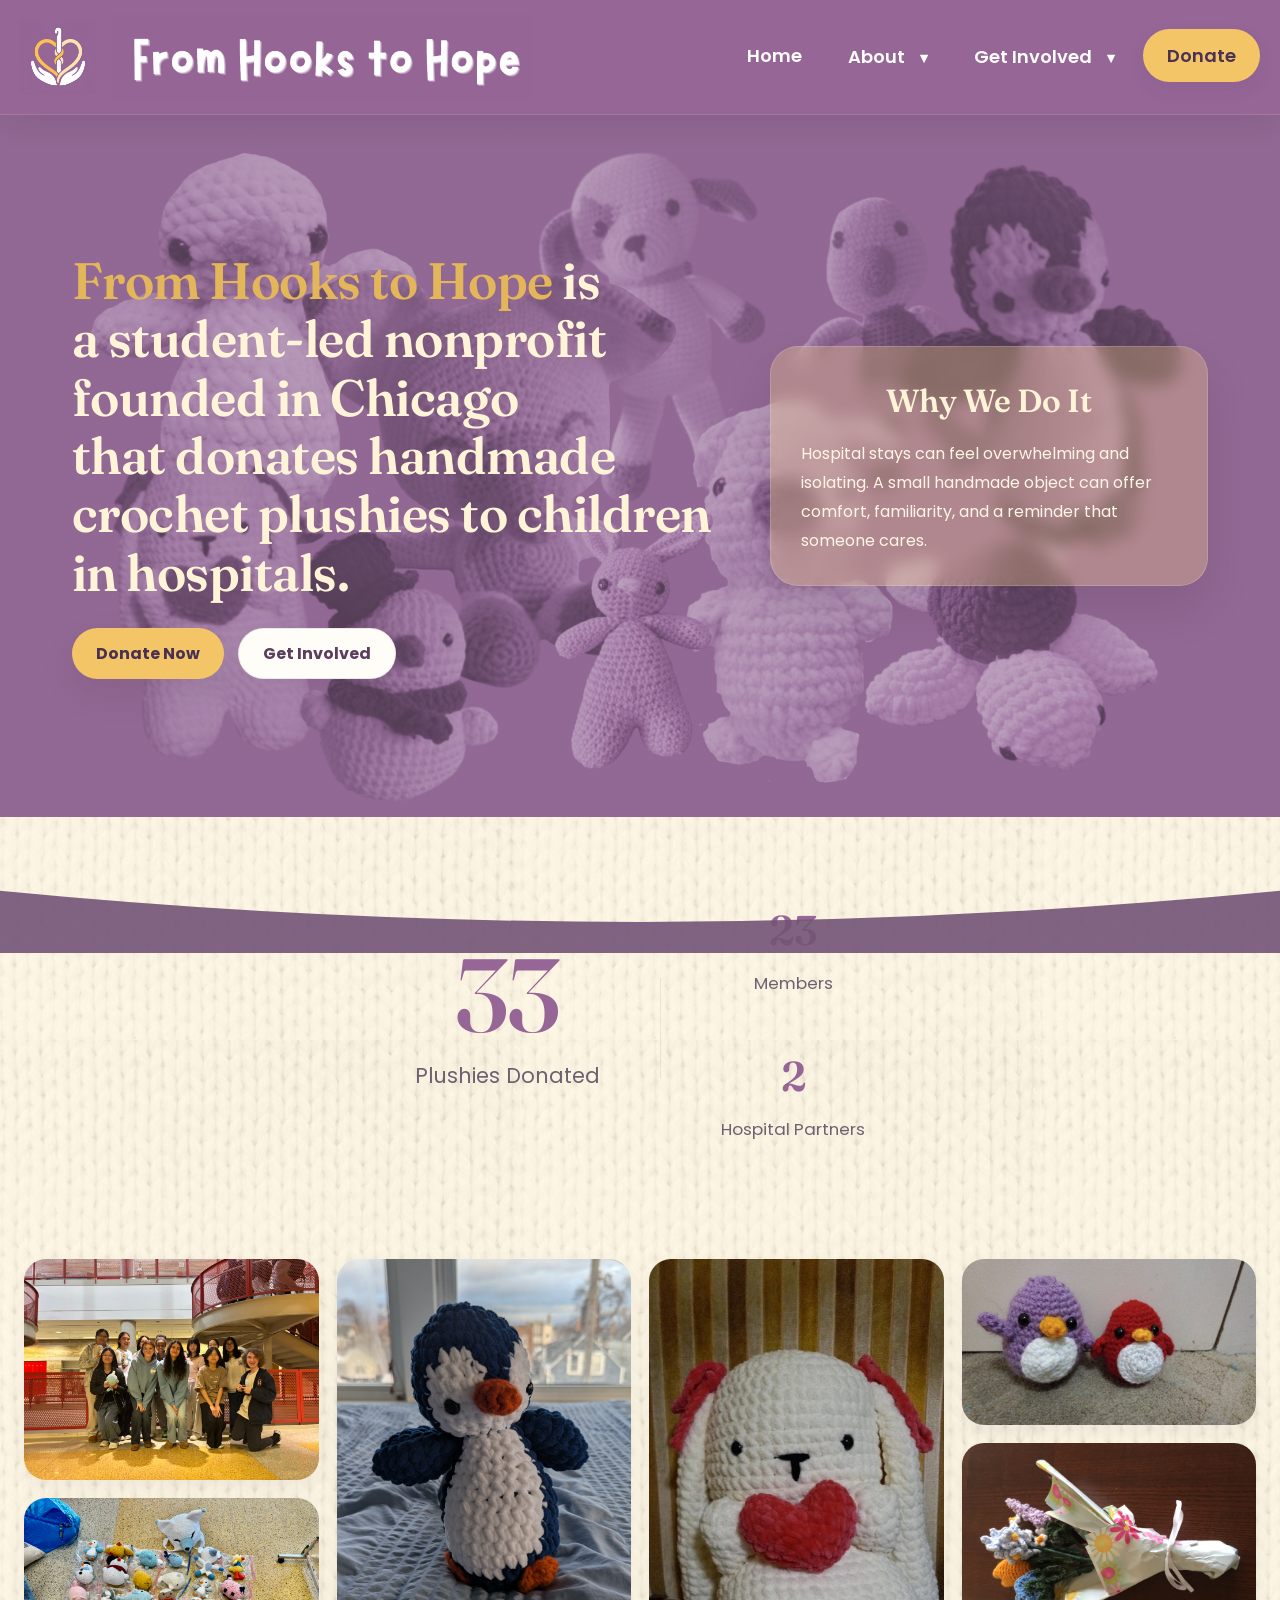
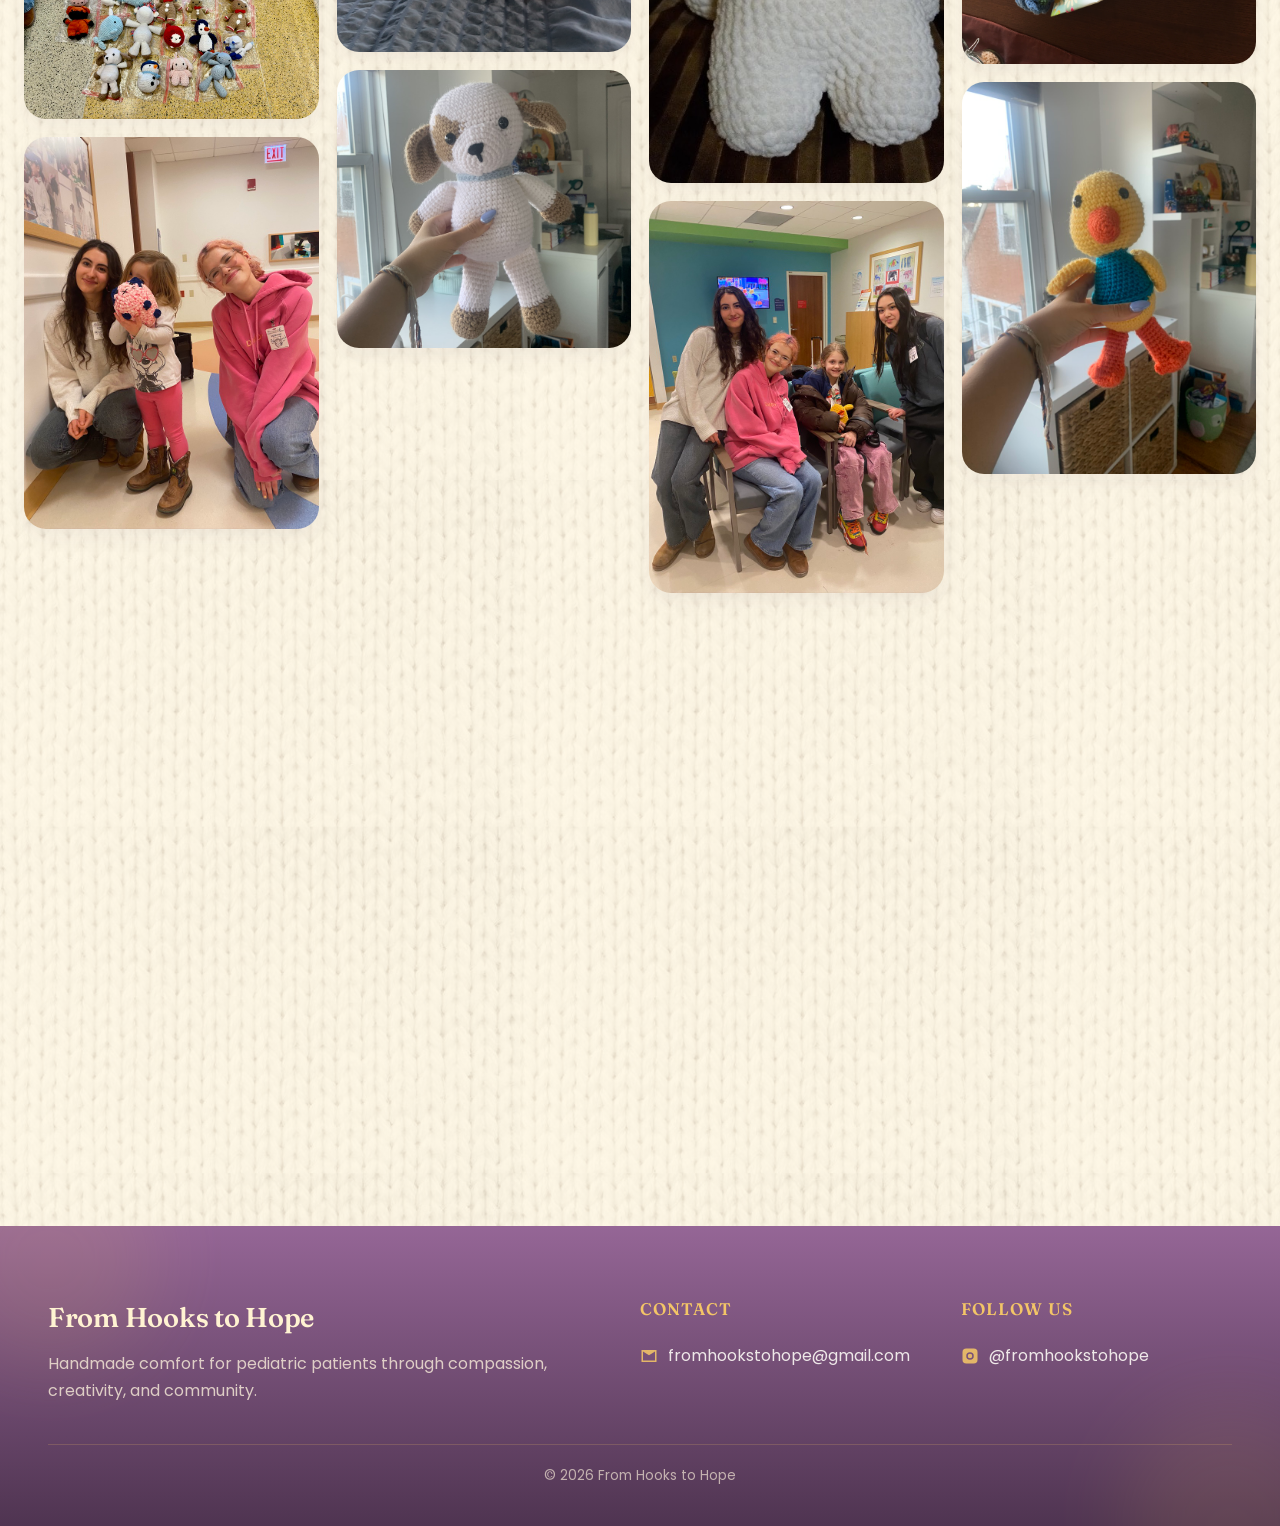
==== commit bedba534: "Update stylesheet version in index.html" ====
--- a/index.html
+++ b/index.html
@@ -17,7 +17,7 @@
 
   <link href="https://fonts.googleapis.com/css2?family=Fraunces:wght@500;600;700&family=Poppins:wght@300;400;500&display=swap" rel="stylesheet">
   <link href="https://api.fontshare.com/v2/css?f[]=clash-display@500,600,700&display=swap" rel="stylesheet">
-  <link rel="stylesheet" href="style.css?v=27">
+  <link rel="stylesheet" href="style.css?v=30">
 </head>
 
 <body class="home">
@@ -176,7 +176,7 @@
         </div>
       </div>
     </section>
-  </div>
+  
 
   <!-- FOOTER -->
  
--- a/style.css
+++ b/style.css
@@ -1704,25 +1704,41 @@
 
 .footer-content{
     grid-template-columns: 1fr;
-    gap: 24px;
+    gap: 32px;
     text-align: center;
+    padding: 0 10px;
   }
 
   .footer-brand,
   .footer-links{
+    width: 100%;
     display: flex;
     flex-direction: column;
     align-items: center;
   }
 
+  .footer-brand p{
+    max-width: 320px;
+  }
+
+  .footer-links h4{
+    margin-bottom: 12px;
+  }
+
   .footer-link{
     justify-content: center;
-    max-width: 340px;
     width: 100%;
+    max-width: 320px;
+    margin: 0 auto 10px auto;
+  }
+
+  .footer-icon{
+    display: inline-flex;
   }
 
   .footer-bottom{
-    text-align: center;
+    margin-top: 30px;
+    padding-top: 16px;
   }
 }
 
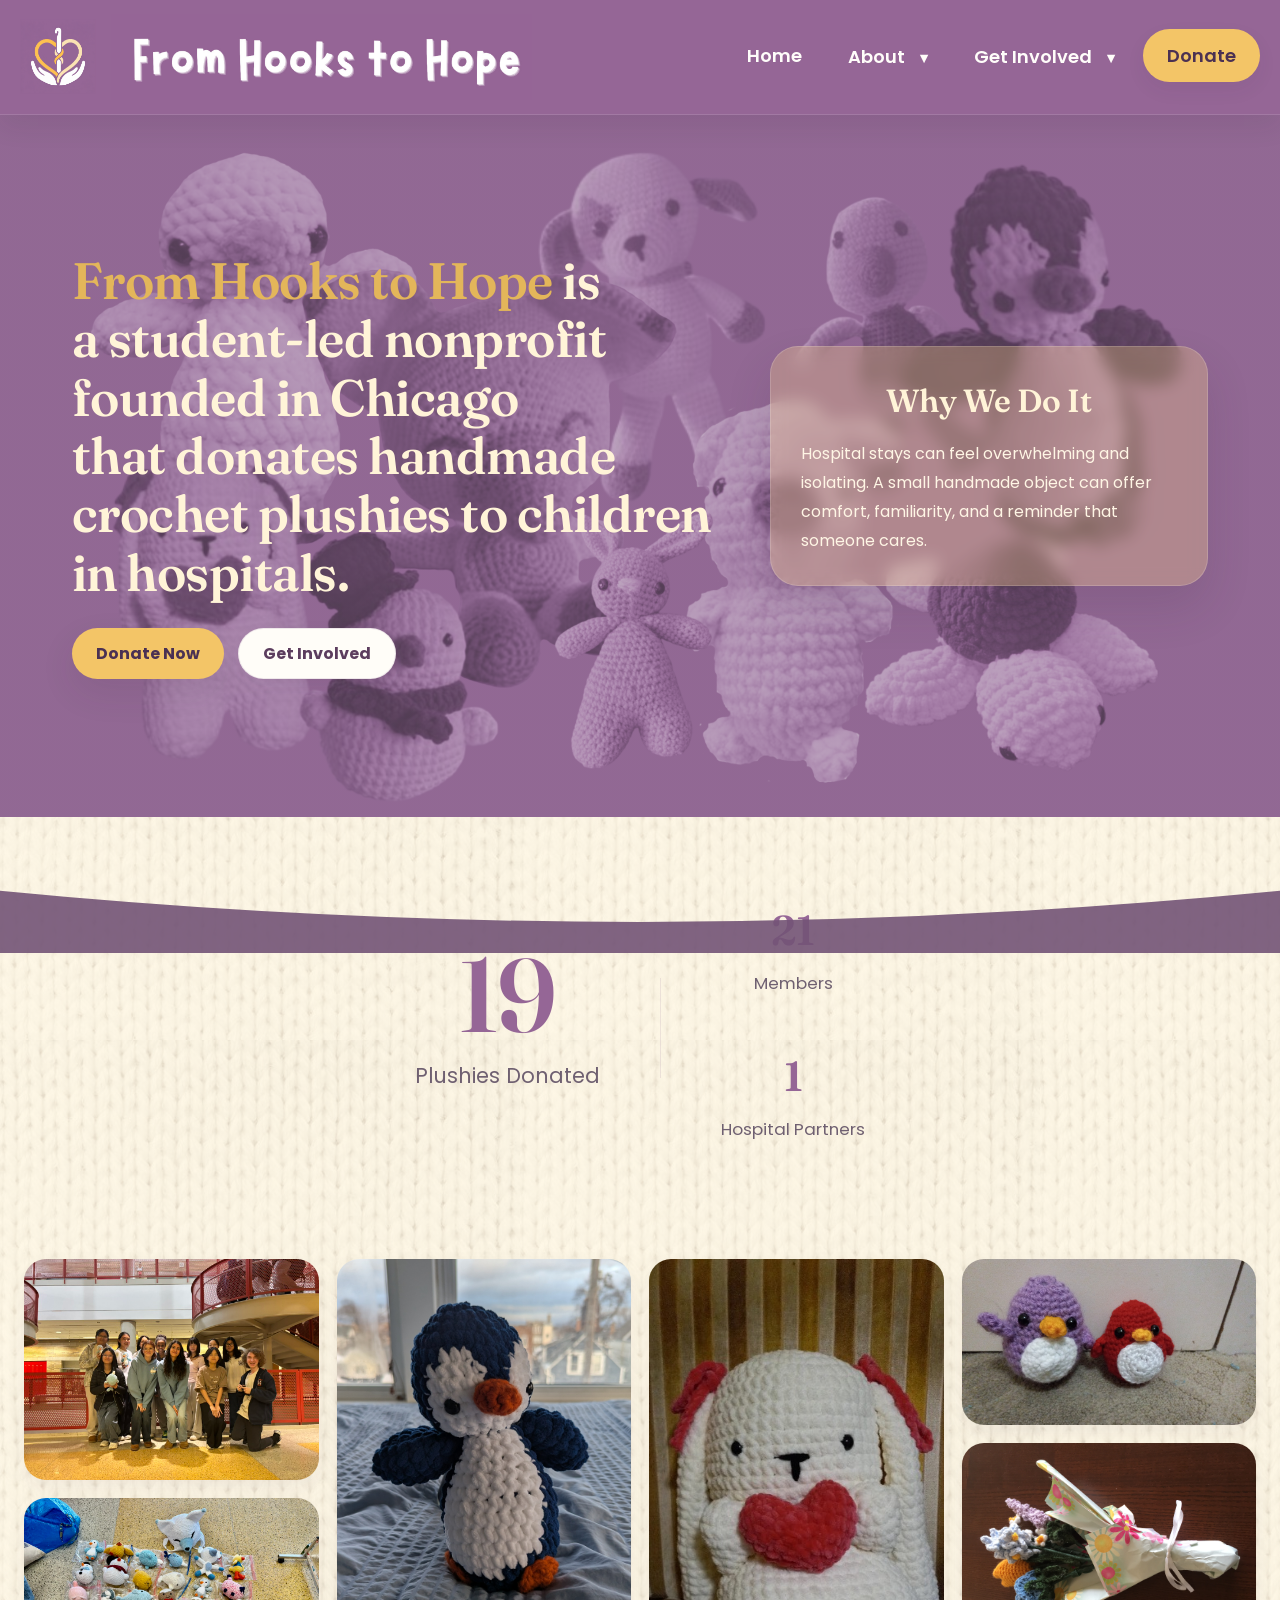
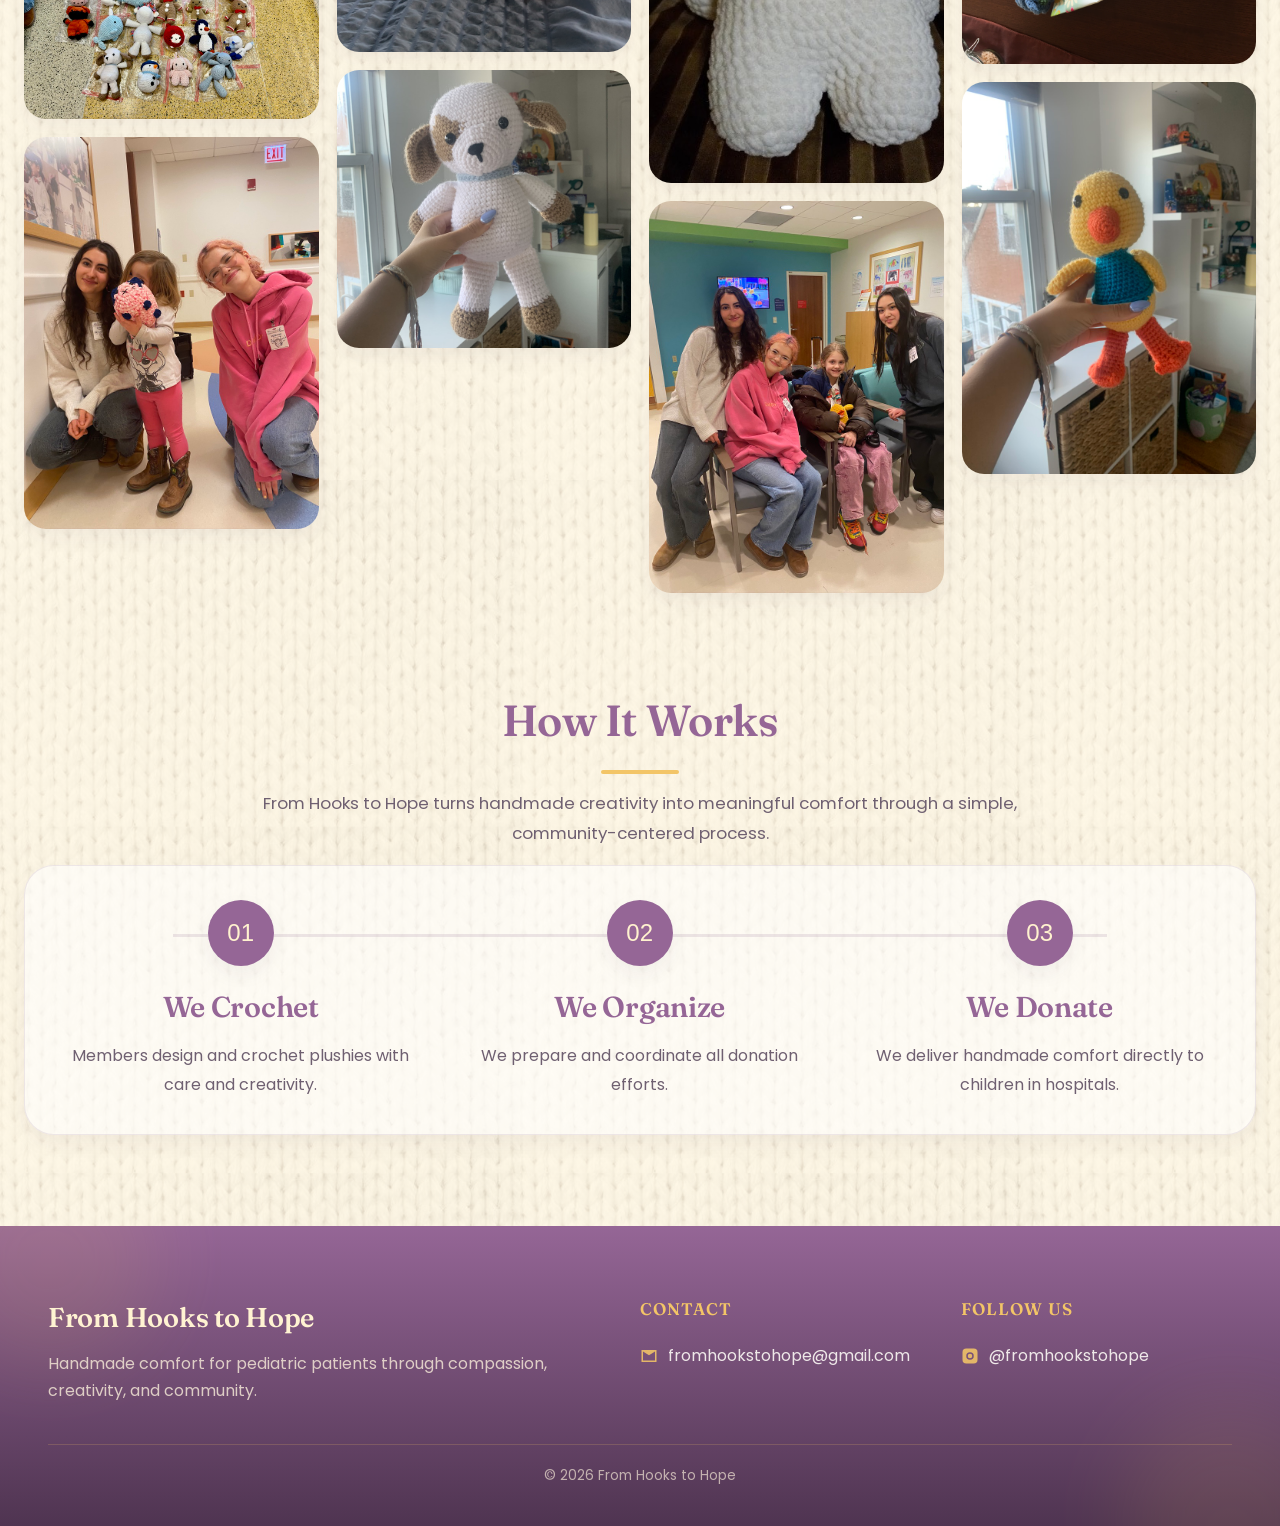
==== commit b21a4718: "Update index.html" ====
--- a/index.html
+++ b/index.html
@@ -115,12 +115,12 @@
 
   <div class="impact-side">
     <div class="impact-small">
-      <h3>23</h3>
+      <h3>35</h3>
       <p>Members</p>
     </div>
 
     <div class="impact-small">
-      <h3>2</h3>
+      <h3>3</h3>
       <p>Hospital Partners</p>
     </div>
   </div>
--- a/style.css
+++ b/style.css
@@ -1437,6 +1437,13 @@
   .project-gallery{
     grid-template-columns:1fr 1fr;
   }
+   support-hero-grid{
+    grid-template-columns:1fr;
+  }
+
+  .sponsor-grid{
+    grid-template-columns:repeat(3, 1fr);
+  }
 }
 
 /* =========================
@@ -1454,11 +1461,10 @@
     gap:10px;
   }
 
-  /* FIX: prevent logo + hamburger overlap */
   .logo img{
-    height:60px;
-    max-width:160px;
-  }
+  height:60px;
+  max-width:200px;
+}
 
   .menu-toggle{
     display:block;
@@ -1510,7 +1516,6 @@
   .dropdown-content{
     position:static;
     min-width:100%;
-    margin-top:10px;
     padding:8px;
     border-radius:16px;
     box-shadow:none;
@@ -1520,6 +1525,8 @@
     visibility:visible;
     transform:none;
     display:none;
+    margin-top: 6px;
+    margin-bottom: 6px;
   }
 
   .dropdown.open .dropdown-content{
@@ -1531,6 +1538,7 @@
     background:rgba(255,255,255,0.06);
     font-size:16px;
     padding:12px 14px;
+    margin-bottom: 4px;
   }
 
   .nav-donate{
@@ -1577,11 +1585,23 @@
   }
 
   .photo-masonry{
-    column-count:2;
-    width:calc(100% - 24px);
-    margin-bottom:72px;
-  }
-
+  display: grid;
+  grid-template-columns: 1fr 1fr;
+  gap: 12px;
+  column-count: unset;
+  width: calc(100% - 24px);
+  margin: 0 auto 72px auto;
+}
+
+.photo-masonry img{
+  width: 100% !important;
+  height: 180px !important;
+  max-height: none !important;
+  display: block !important;
+  object-fit: cover;
+  margin-bottom: 0;
+  border-radius: 16px;
+}
   .how-it-works,
   .network-section{
     width:calc(100% - 24px);
@@ -1701,13 +1721,57 @@
     width:100%;
     max-width:100%;
   }
-
+  .support-page{
+    padding:60px 16px 72px 16px;
+  }
+
+  .support-hero-grid{
+    grid-template-columns:1fr !important;
+    gap:28px;
+  }
+
+  .sponsor-grid{
+    grid-template-columns:1fr !important;
+    gap:12px;
+  }
+
+  .support-options-grid{
+    grid-template-columns:1fr !important;
+    gap:16px;
+  }
+
+  .support-quick-donate{
+    flex-direction:column;
+    align-items:stretch;
+  }
+
+  .donate-button{
+    width:100%;
+    text-align:center;
+  }
+
+  .support-hero-left h1{
+    font-size:2.2rem;
+  }
+
+  .sponsor-box,
+  .support-option-card,
+  .support-info-card{
+    padding:20px 16px;
+  }
+
+  .support-left h2{
+    font-size:1.8rem;
+  }
+   
 .footer-content{
-    grid-template-columns: 1fr;
-    gap: 32px;
-    text-align: center;
-    padding: 0 10px;
-  }
+  display: grid !important;
+  grid-template-columns: 1fr !important;
+  gap: 20px;
+  text-align: center;
+  width: calc(100% - 32px);
+  margin: 0 auto;
+}
 
   .footer-brand,
   .footer-links{
@@ -1736,10 +1800,18 @@
     display: inline-flex;
   }
 
-  .footer-bottom{
-    margin-top: 30px;
-    padding-top: 16px;
-  }
+   .footer-link:hover {
+  transform: none;
+}
+
+ .footer-bottom{
+  width: 100%;
+  margin: 24px auto 0 auto;
+}
+
+   .site-footer{
+  padding: 48px 16px 24px;
+}
 }
 
 /* =========================
@@ -1999,3 +2071,143 @@
 .footer-link:hover svg{
   color: var(--cream);
 }
+
+/* =========================
+   SUPPORT PAGE
+========================= */
+
+.support-page{
+  background:
+    linear-gradient(rgba(143,106,146,0.82), rgba(143,106,146,0.82)),
+    url("crochet-pattern.png");
+  background-size:cover, 520px;
+  background-repeat:no-repeat, repeat;
+  padding:88px 24px 96px 24px;
+}
+
+.support-hero-grid{
+  width:min(var(--max), 100%);
+  margin:0 auto 60px auto;
+  display:grid;
+  grid-template-columns:1.1fr 0.9fr;
+  gap:42px;
+  align-items:center;
+}
+
+.support-hero-left h1{
+  font-size:clamp(2.5rem, 4.4vw, 4.3rem);
+  line-height:1.08;
+  color:#ffe8b6;
+  margin:0 0 16px 0;
+}
+
+.support-hero-left p{
+  font-size:1.05rem;
+  line-height:1.9;
+  color:#fff5df;
+  margin:0 0 28px 0;
+}
+
+.support-quick-donate{
+  display:flex;
+  flex-wrap:wrap;
+  gap:14px;
+}
+
+.sponsor-box{
+  background:rgba(255,255,255,0.12);
+  border:1px solid rgba(243,197,103,0.20);
+  border-radius:28px;
+  padding:30px;
+  box-shadow:var(--shadow-md);
+  backdrop-filter:blur(8px);
+  -webkit-backdrop-filter:blur(8px);
+}
+
+.sponsor-box h2{
+  color:#ffe7b4;
+  font-size:2rem;
+  margin:0 0 20px 0;
+}
+
+.sponsor-grid{
+  display:grid;
+  grid-template-columns:repeat(3, 1fr);
+  gap:16px;
+}
+
+.sponsor-card{
+  background:rgba(255,255,255,0.10);
+  border:1px solid rgba(243,197,103,0.18);
+  border-radius:18px;
+  padding:20px 16px;
+  text-align:center;
+}
+
+.sponsor-card h3{
+  font-size:2rem;
+  color:#f3c567;
+  margin:0 0 8px 0;
+}
+
+.sponsor-card p{
+  color:#fff8ec;
+  font-size:0.95rem;
+  line-height:1.6;
+  margin:0;
+}
+
+.support-main-section{
+  width:min(var(--max), 100%);
+  margin:0 auto 60px auto;
+}
+
+.support-left h2{
+  font-size:2.4rem;
+  color:#ffe7b4;
+  margin:0 0 16px 0;
+}
+
+.support-intro{
+  font-size:1.05rem;
+  line-height:1.9;
+  color:#fff5df;
+  margin:0 0 28px 0;
+}
+
+.support-options-grid{
+  display:grid;
+  grid-template-columns:repeat(2, 1fr);
+  gap:24px;
+  width:min(var(--max), 100%);
+  margin:32px auto 0 auto;
+}
+
+.support-option-card{
+  background:rgba(255,255,255,0.12);
+  border:1px solid rgba(243,197,103,0.20);
+  border-radius:24px;
+  padding:28px 24px;
+  box-shadow:var(--shadow-md);
+  backdrop-filter:blur(8px);
+  -webkit-backdrop-filter:blur(8px);
+}
+
+.support-option-card h3{
+  font-size:1.6rem;
+  color:#ffe7b4;
+  margin:0 0 12px 0;
+}
+
+.support-option-card p{
+  color:#fff8ec;
+  line-height:1.8;
+  margin:0;
+}
+
+.support-other-ways{
+  width:min(var(--max), 100%);
+  margin:0 auto;
+}
+
+
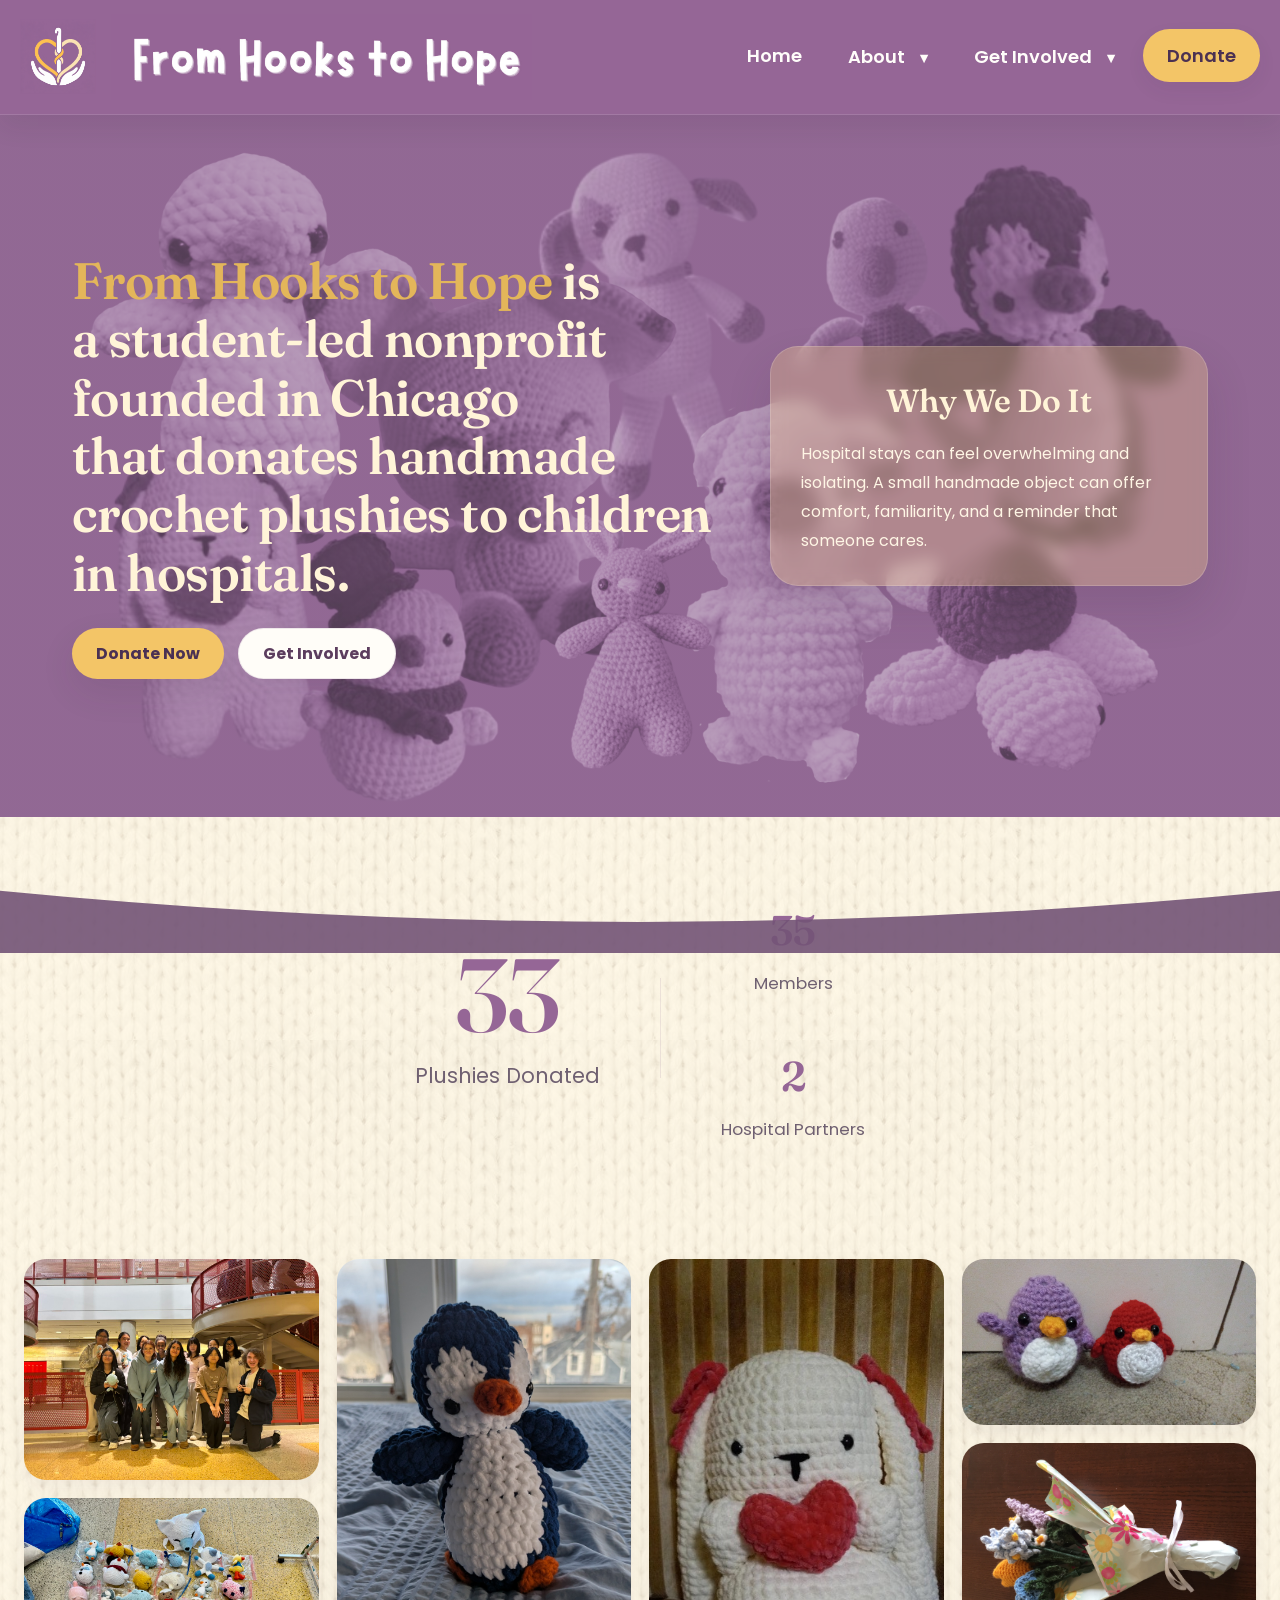
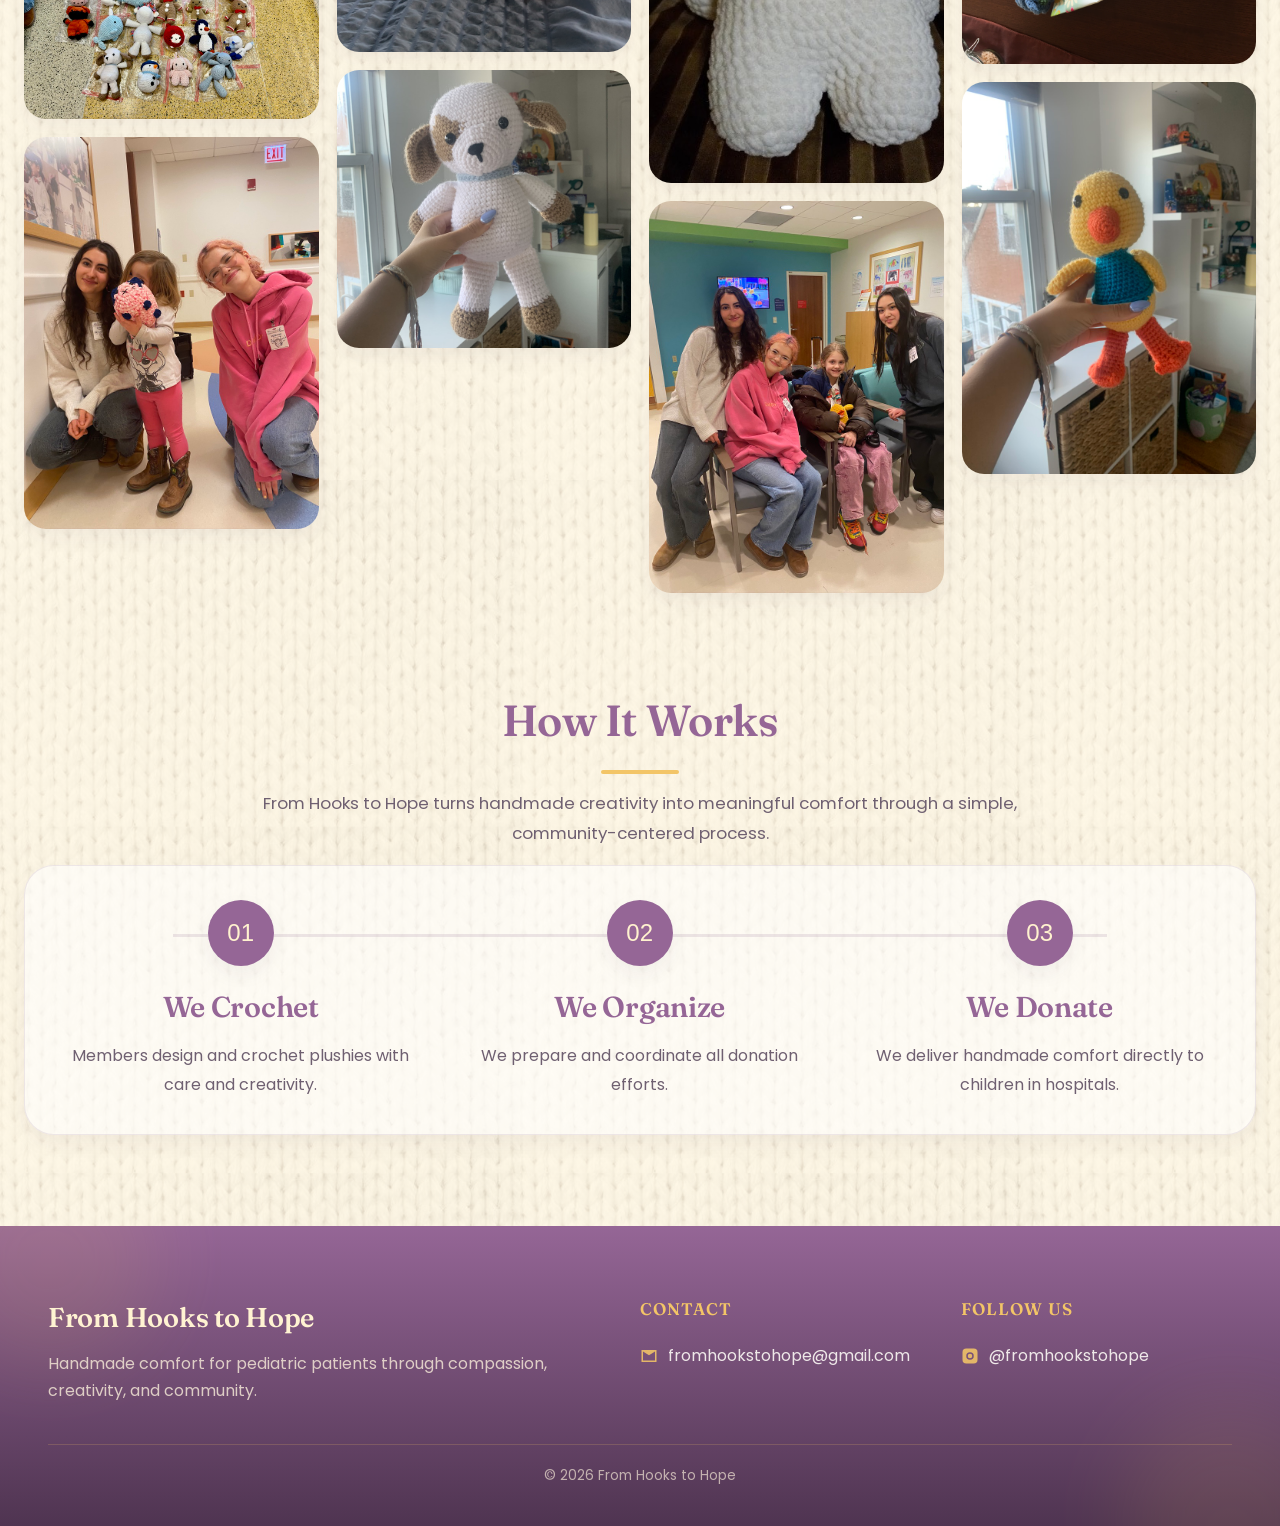
==== commit abf62e80: "Update index.html" ====
--- a/index.html
+++ b/index.html
@@ -120,7 +120,7 @@
     </div>
 
     <div class="impact-small">
-      <h3>3</h3>
+      <h3>2</h3>
       <p>Hospital Partners</p>
     </div>
   </div>
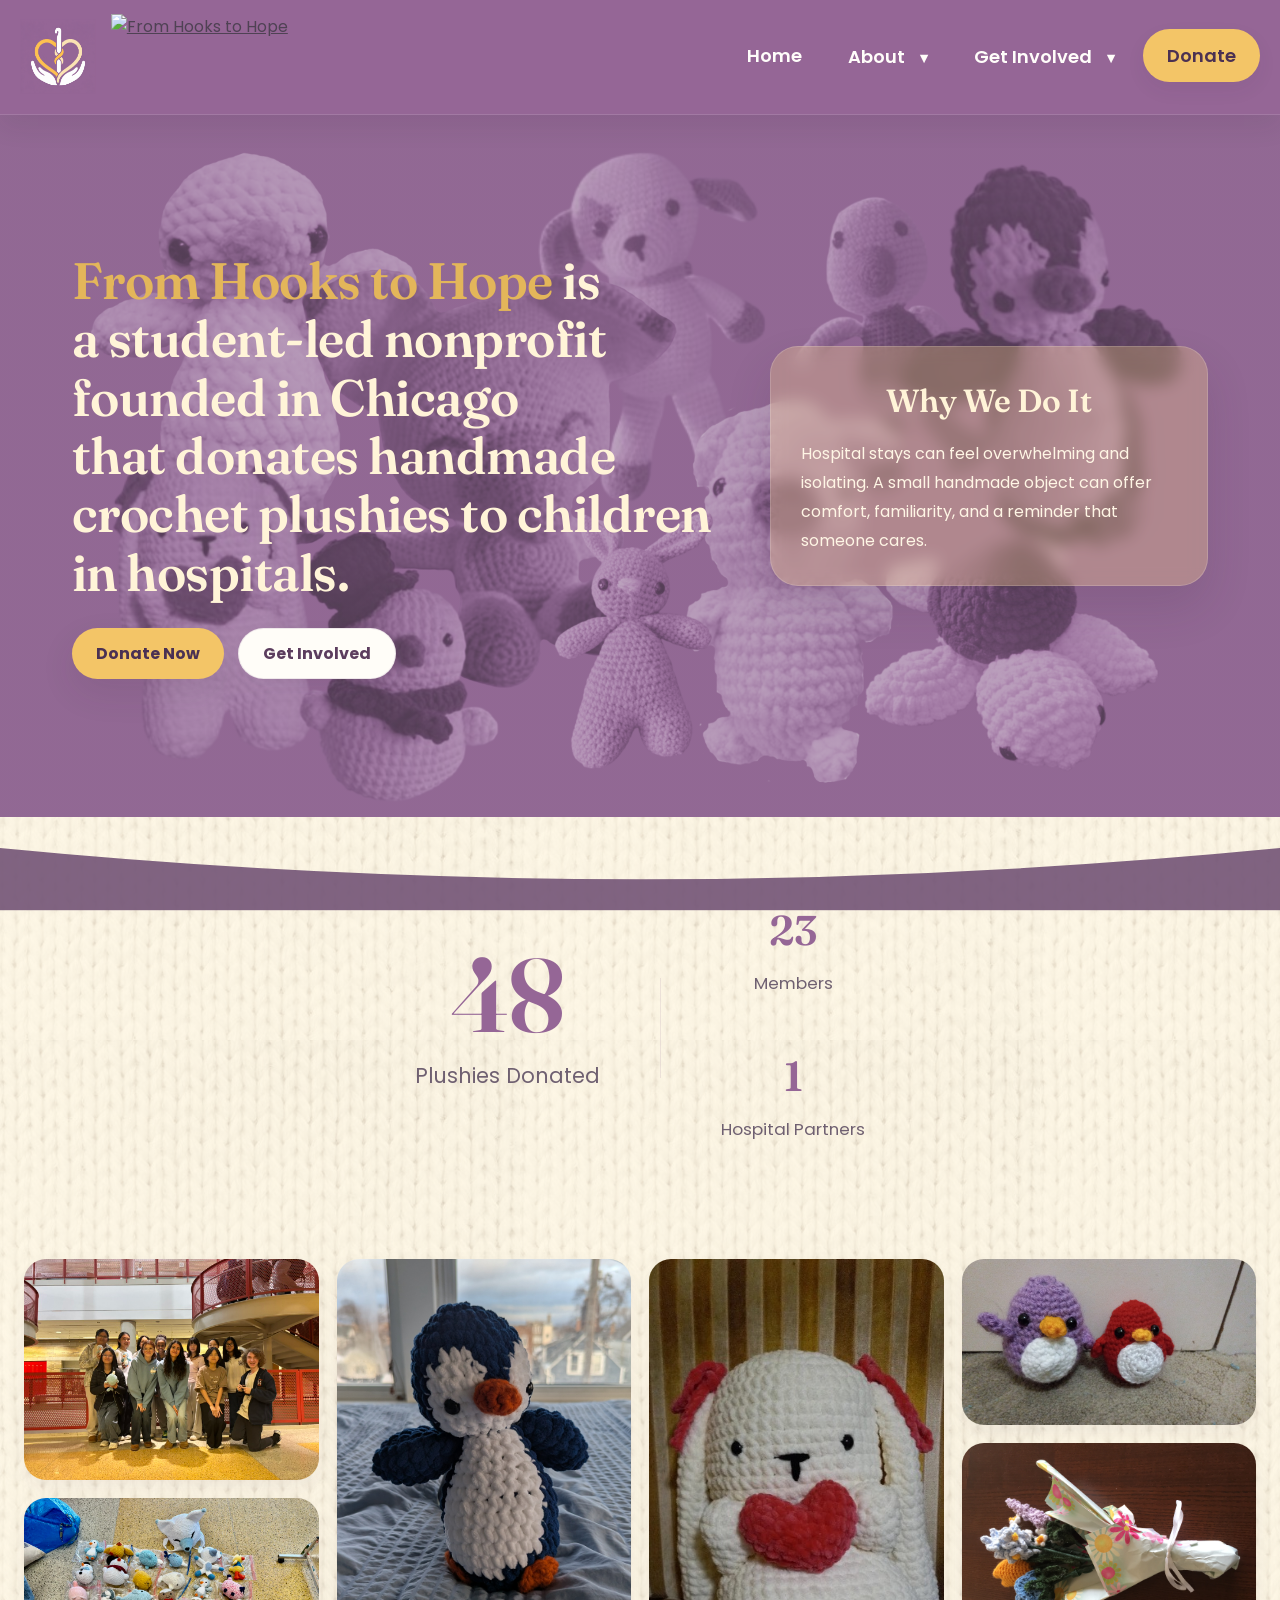
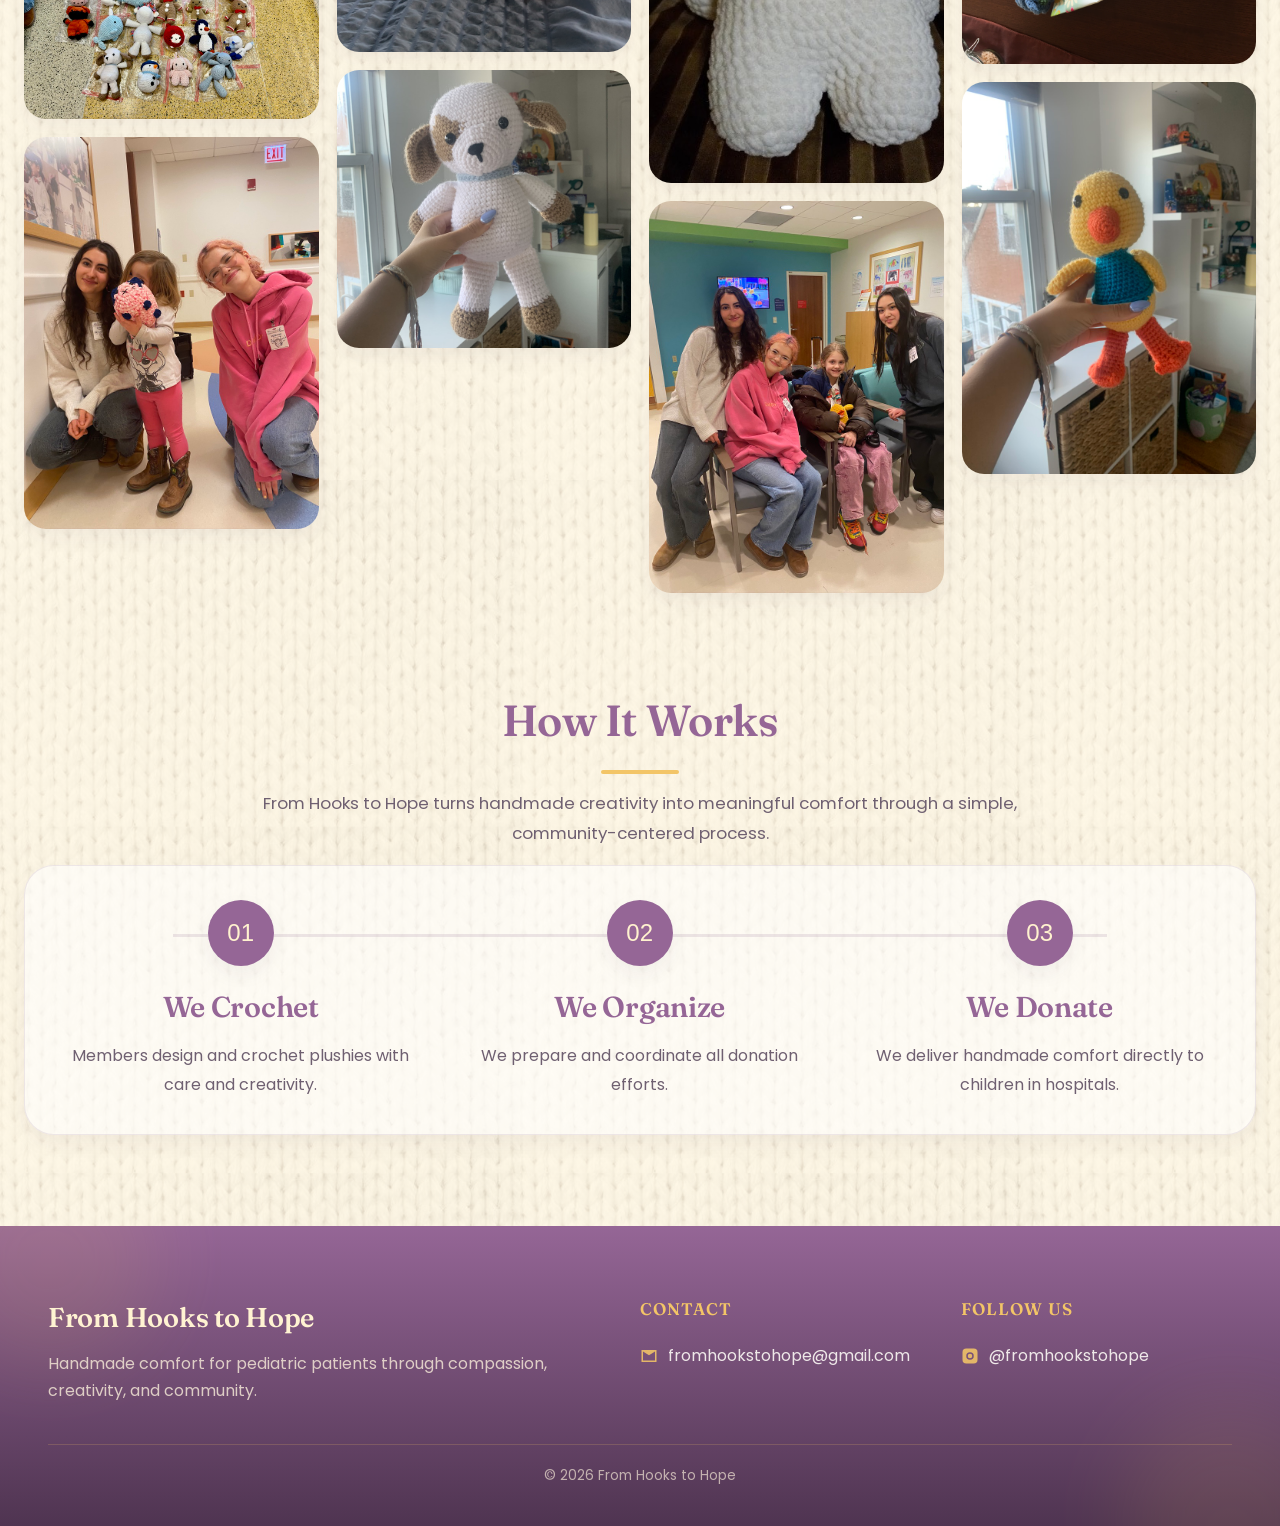
==== commit cd8159e7: "Update index.html" ====
--- a/index.html
+++ b/index.html
@@ -107,7 +107,7 @@
     <section class="impact-stats reveal">
 
   <div class="impact-main">
-    <h2>33</h2>
+    <h2>73</h2>
     <p>Plushies Donated</p>
   </div>
 
--- a/style.css
+++ b/style.css
@@ -564,7 +564,7 @@
   width: 100%;
   line-height: 0;
   overflow: hidden;
-  transform: translateY(50%); 
+  transform: translateY(10%); 
   z-index: 5;
 }
 .hero-divider svg{
